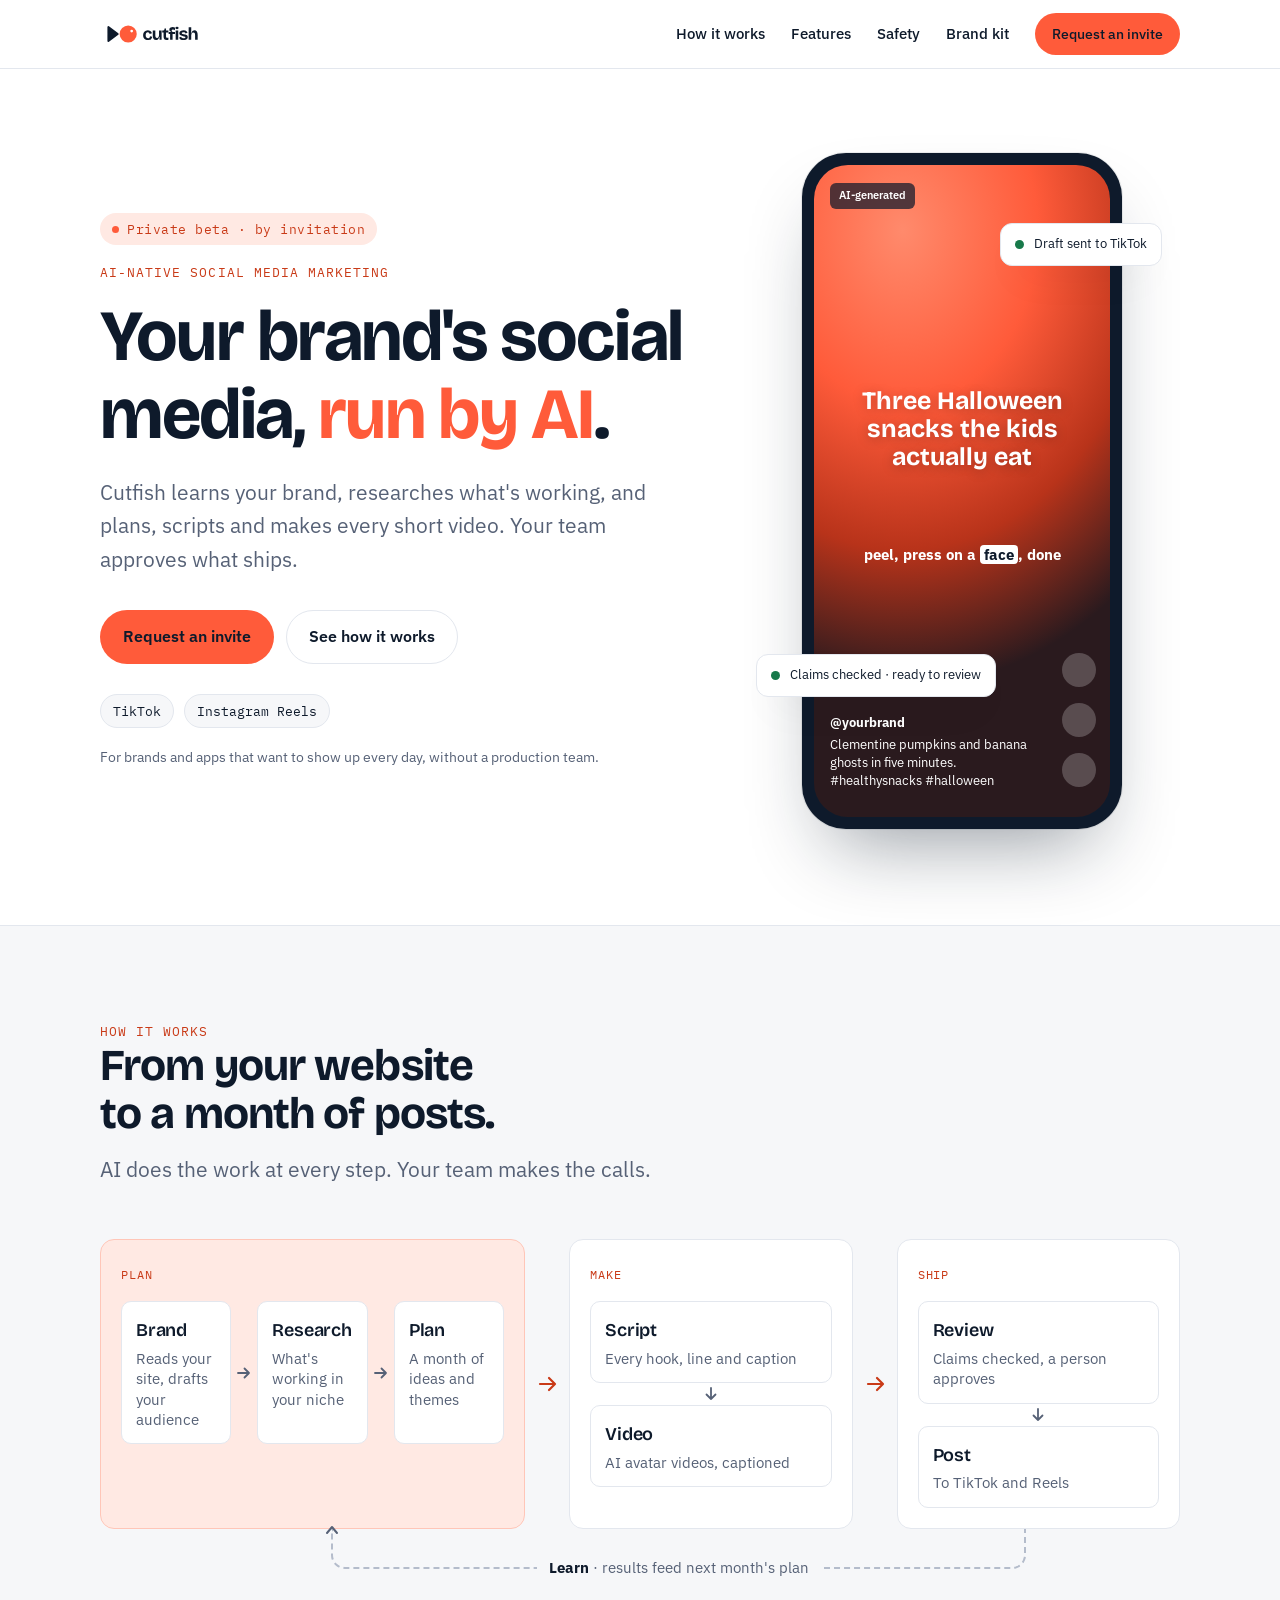
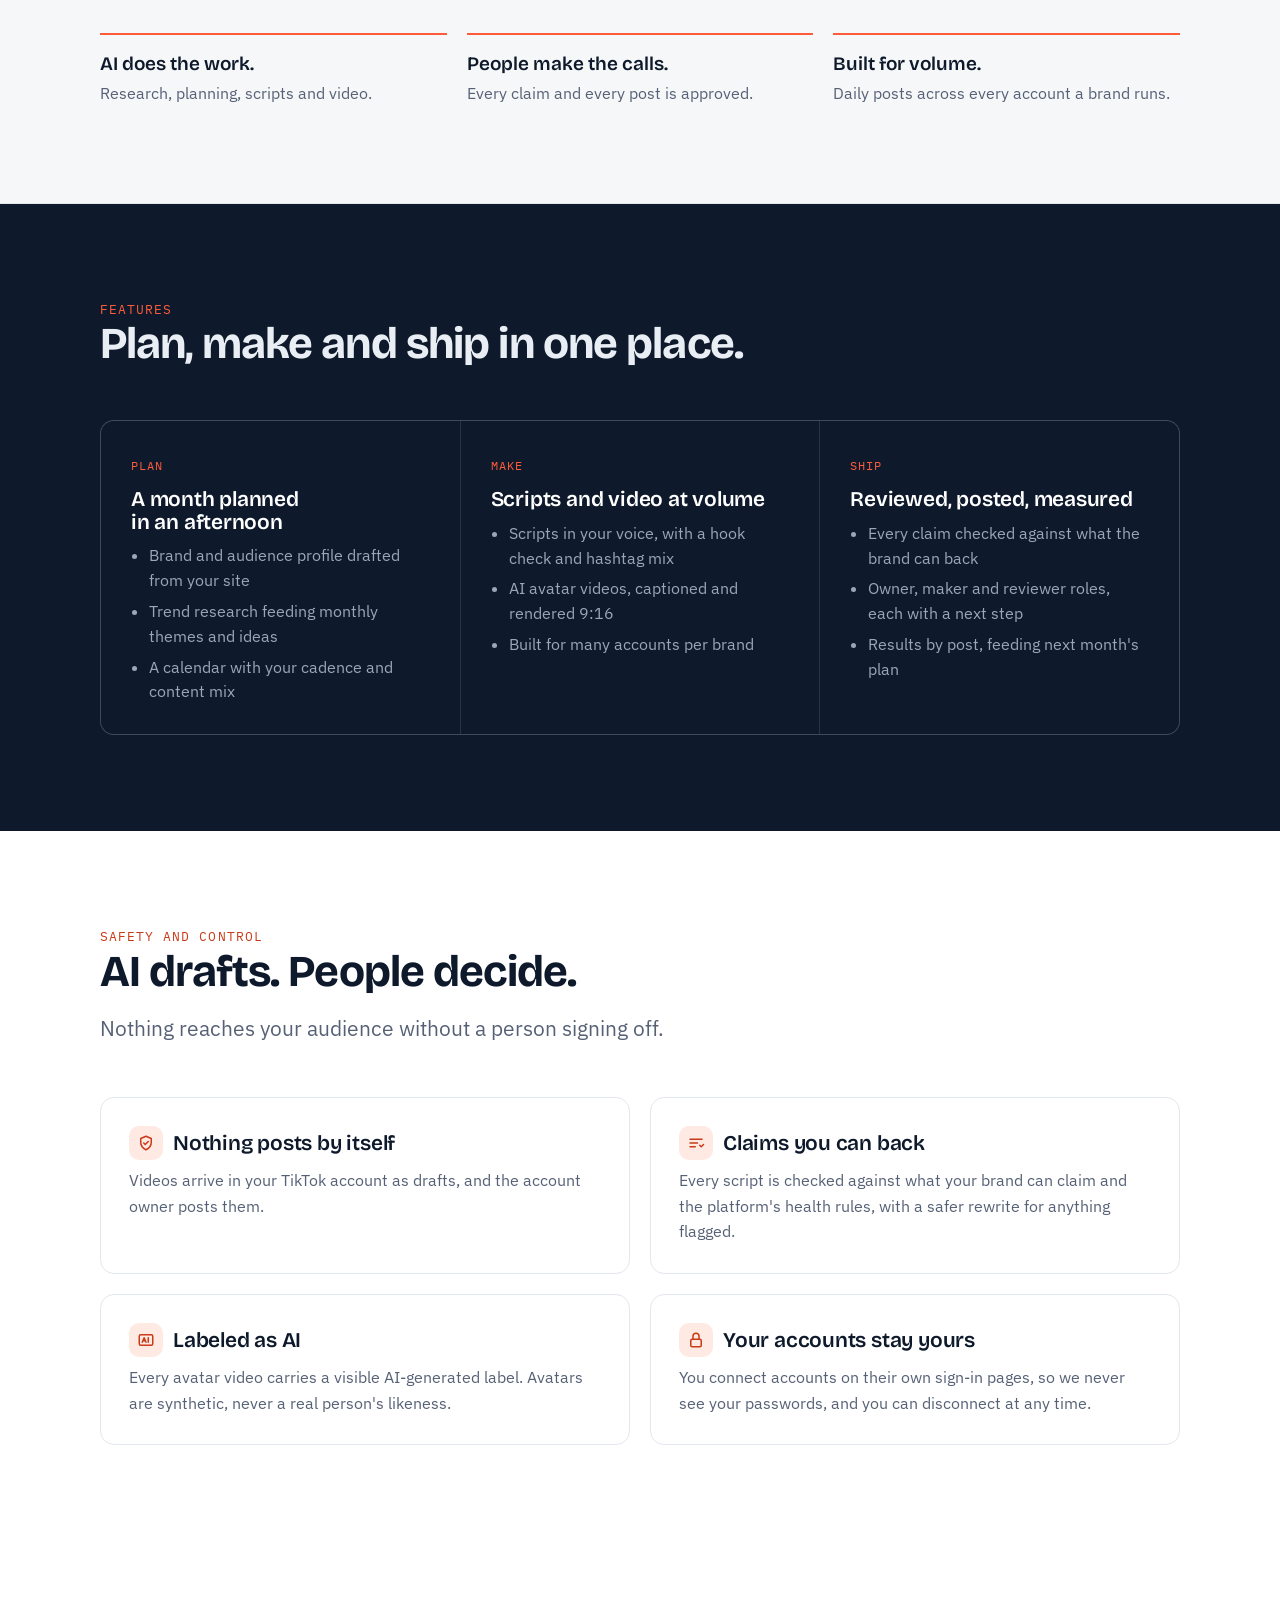
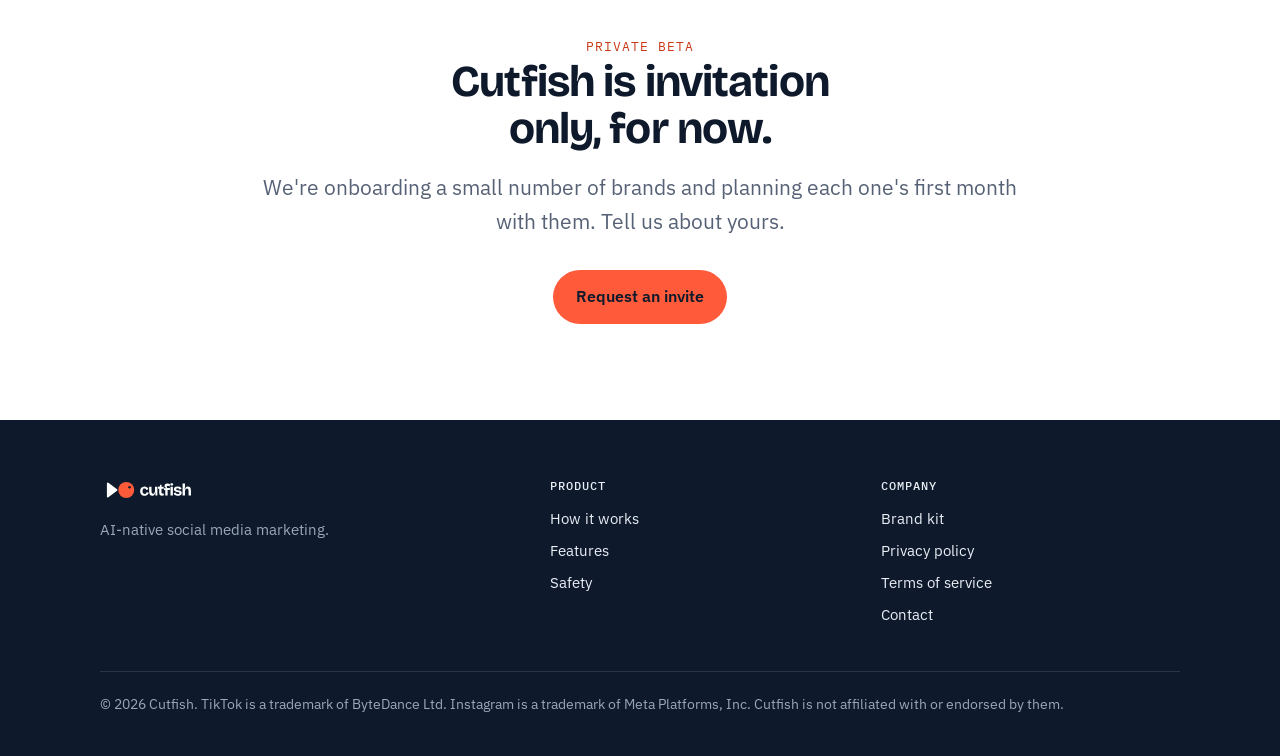
==== index.html @ a6e726b3 "Website: AI-native positioning, private beta, flowchart; no vendor names - Hero: private beta badge," ====
<!doctype html>
<html lang="en">
<head>
  <meta charset="utf-8">
  <meta name="viewport" content="width=device-width, initial-scale=1, viewport-fit=cover">
  <title>Cutfish · AI-native social media marketing</title>
  <meta name="description" content="Cutfish is AI-native social media marketing: it learns your brand, researches what's working, and plans, scripts and makes your short videos for TikTok and Reels. Your team approves what ships. Private beta, by invitation.">
  <meta name="theme-color" content="#0E1A2B">
  <meta property="og:type" content="website">
  <meta property="og:title" content="Cutfish · AI-native social media marketing">
  <meta property="og:description" content="Your brand's social media, run by AI: researched, planned, scripted and made, with a person approving every post. Private beta, by invitation.">
  <meta property="og:image" content="/brand/cutfish-logo-horizontal-2000.png">
  <link rel="icon" href="/favicon.ico" sizes="any">
  <link rel="icon" href="/favicon.svg" type="image/svg+xml">
  <link rel="apple-touch-icon" href="/apple-touch-icon.png">
  <link rel="preconnect" href="https://fonts.googleapis.com">
  <link rel="preconnect" href="https://fonts.gstatic.com" crossorigin>
  <link rel="stylesheet" href="https://fonts.googleapis.com/css2?family=Bricolage+Grotesque:opsz,wght@12..96,600;12..96,700&family=IBM+Plex+Mono:wght@400;500&family=IBM+Plex+Sans:wght@400;500;600&display=swap">
  <link rel="stylesheet" href="/assets/site.css">
</head>
<body>
<a class="skip" href="#main">Skip to content</a>

<header class="site-header">
  <div class="wrap">
    <a class="logo" href="/" aria-label="Cutfish home"><img src="/brand/cutfish-logo-horizontal.svg" alt="Cutfish" width="140" height="41"></a>
    <nav class="nav" aria-label="Main">
      <a href="#how">How it works</a>
      <a href="#features">Features</a>
      <a href="#trust">Safety</a>
      <a href="/brand">Brand kit</a>
      <a class="btn btn-primary" href="#contact">Request an invite</a>
    </nav>
  </div>
</header>

<main id="main">
  <section class="hero">
    <div class="wrap">
      <div>
        <p class="beta"><span class="dot" aria-hidden="true"></span>Private beta · by invitation</p>
        <p class="eyebrow">AI-native social media marketing</p>
        <h1>Your brand's social media, <em>run by AI</em>.</h1>
        <p class="lede">Cutfish learns your brand, researches what's working, and plans, scripts and makes every short video. Your team approves what ships.</p>
        <div class="actions">
          <a class="btn btn-primary" href="#contact">Request an invite</a>
          <a class="btn btn-ghost" href="#how">See how it works</a>
        </div>
        <div class="platforms" aria-label="Works with">
          <span class="chip">TikTok</span>
          <span class="chip">Instagram Reels</span>
        </div>
        <p class="fine">For brands and apps that want to show up every day, without a production team.</p>
      </div>
      <div class="phone" role="img" aria-label="A finished vertical video: an AI-generated label, a hook on the first frame, word-by-word captions and the brand's caption">
        <div class="screen">
          <span class="label">AI-generated</span>
          <p class="hook">Three Halloween snacks the kids actually eat</p>
          <p class="karaoke">peel, press on a <mark>face</mark>, done</p>
          <div class="caption"><b>@yourbrand</b>Clementine pumpkins and banana ghosts in five minutes. #healthysnacks #halloween</div>
          <div class="rail" aria-hidden="true"><span></span><span></span><span></span></div>
        </div>
        <div class="status" aria-hidden="true"><span class="dot"></span>Claims checked · ready to review</div>
        <div class="status two" aria-hidden="true"><span class="dot"></span>Draft sent to TikTok</div>
      </div>
    </div>
  </section>

  <section id="how" class="mist">
    <div class="wrap">
      <div class="section-head">
        <p class="eyebrow">How it works</p>
        <h2>From your website to a month of posts.</h2>
        <p class="lede">AI does the work at every step. Your team makes the calls.</p>
      </div>
      <figure class="flow-fig">
        <ol class="flow" aria-label="How Cutfish works">
          <li class="stage stage-plan">
            <span class="stage-name">Plan</span>
            <ol class="nodes">
              <li><b>Brand</b><span>Reads your site, drafts your audience</span></li>
              <li><b>Research</b><span>What's working in your niche</span></li>
              <li><b>Plan</b><span>A month of ideas and themes</span></li>
            </ol>
          </li>
          <li class="stage stage-make">
            <span class="stage-name">Make</span>
            <ol class="nodes">
              <li><b>Script</b><span>Every hook, line and caption</span></li>
              <li><b>Video</b><span>AI avatar videos, captioned</span></li>
            </ol>
          </li>
          <li class="stage stage-ship">
            <span class="stage-name">Ship</span>
            <ol class="nodes">
              <li><b>Review</b><span>Claims checked, a person approves</span></li>
              <li><b>Post</b><span>To TikTok and Reels</span></li>
            </ol>
          </li>
        </ol>
        <div class="loop"><span><b>Learn</b> · results feed next month's plan</span></div>
        <figcaption class="sr-only">Seven steps in three groups. Plan: brand, research, plan. Make: script, video. Ship: review, post. Results from each post loop back into the next month's plan.</figcaption>
      </figure>
      <ul class="native">
        <li><b>AI does the work.</b> Research, planning, scripts and video.</li>
        <li><b>People make the calls.</b> Every claim and every post is approved.</li>
        <li><b>Built for volume.</b> Daily posts across every account a brand runs.</li>
      </ul>
    </div>
  </section>

  <section id="features" class="ink">
    <div class="wrap">
      <div class="section-head">
        <p class="eyebrow">Features</p>
        <h2>Plan, make and ship in one place.</h2>
      </div>
      <div class="features">
        <div>
          <span class="tag">Plan</span>
          <h3>A month planned in an afternoon</h3>
          <ul>
            <li>Brand and audience profile drafted from your site</li>
            <li>Trend research feeding monthly themes and ideas</li>
            <li>A calendar with your cadence and content mix</li>
          </ul>
        </div>
        <div>
          <span class="tag">Make</span>
          <h3>Scripts and video at volume</h3>
          <ul>
            <li>Scripts in your voice, with a hook check and hashtag mix</li>
            <li>AI avatar videos, captioned and rendered 9:16</li>
            <li>Built for many accounts per brand</li>
          </ul>
        </div>
        <div>
          <span class="tag">Ship</span>
          <h3>Reviewed, posted, measured</h3>
          <ul>
            <li>Every claim checked against what the brand can back</li>
            <li>Owner, maker and reviewer roles, each with a next step</li>
            <li>Results by post, feeding next month's plan</li>
          </ul>
        </div>
      </div>
    </div>
  </section>

  <section id="trust">
    <div class="wrap">
      <div class="section-head">
        <p class="eyebrow">Safety and control</p>
        <h2>AI drafts. People decide.</h2>
        <p class="lede">Nothing reaches your audience without a person signing off.</p>
      </div>
      <div class="trust">
        <div class="card">
          <h3><span class="icon" aria-hidden="true"><svg viewBox="0 0 24 24" fill="none" stroke="currentColor" stroke-width="2" stroke-linecap="round" stroke-linejoin="round"><path d="M12 3l7 3v5c0 5-3.5 8.5-7 10-3.5-1.5-7-5-7-10V6l7-3z"/><path d="M9 12l2 2 4-4"/></svg></span>Nothing posts by itself</h3>
          <p>Videos arrive in your TikTok account as drafts, and the account owner posts them.</p>
        </div>
        <div class="card">
          <h3><span class="icon" aria-hidden="true"><svg viewBox="0 0 24 24" fill="none" stroke="currentColor" stroke-width="2" stroke-linecap="round" stroke-linejoin="round"><path d="M4 7h16M4 12h10M4 17h7"/><path d="M17 15l2 2 3-3"/></svg></span>Claims you can back</h3>
          <p>Every script is checked against what your brand can claim and the platform's health rules, with a safer rewrite for anything flagged.</p>
        </div>
        <div class="card">
          <h3><span class="icon" aria-hidden="true"><svg viewBox="0 0 24 24" fill="none" stroke="currentColor" stroke-width="2" stroke-linecap="round" stroke-linejoin="round"><rect x="3" y="5" width="18" height="14" rx="2"/><path d="M7 15l2.5-6L12 15M8 13h3M15 9v6"/></svg></span>Labeled as AI</h3>
          <p>Every avatar video carries a visible AI-generated label. Avatars are synthetic, never a real person's likeness.</p>
        </div>
        <div class="card">
          <h3><span class="icon" aria-hidden="true"><svg viewBox="0 0 24 24" fill="none" stroke="currentColor" stroke-width="2" stroke-linecap="round" stroke-linejoin="round"><rect x="5" y="11" width="14" height="10" rx="2"/><path d="M8 11V7a4 4 0 018 0v4"/></svg></span>Your accounts stay yours</h3>
          <p>You connect accounts on their own sign-in pages, so we never see your passwords, and you can disconnect at any time.</p>
        </div>
      </div>
    </div>
  </section>

  <section id="contact" class="cta">
    <div class="wrap">
      <p class="eyebrow">Private beta</p>
      <h2>Cutfish is invitation only, for now.</h2>
      <p class="lede">We're onboarding a small number of brands and planning each one's first month with them. Tell us about yours.</p>
      <div class="actions">
        <a class="btn btn-primary" href="mailto:hello@cutfish.example?subject=Cutfish%20invite%20request">Request an invite</a>
      </div>
    </div>
  </section>
</main>

<footer class="site-footer">
  <div class="wrap">
    <div>
      <img src="/brand/cutfish-logo-horizontal-on-dark.svg" alt="Cutfish" width="130" height="38">
      <p>AI-native social media marketing.</p>
    </div>
    <div>
      <h4>Product</h4>
      <ul>
        <li><a href="/#how">How it works</a></li>
        <li><a href="/#features">Features</a></li>
        <li><a href="/#trust">Safety</a></li>
      </ul>
    </div>
    <div>
      <h4>Company</h4>
      <ul>
        <li><a href="/brand">Brand kit</a></li>
        <li><a href="/privacy">Privacy policy</a></li>
        <li><a href="/terms">Terms of service</a></li>
        <li><a href="mailto:hello@cutfish.example">Contact</a></li>
      </ul>
    </div>
    <p class="legal">© 2026 Cutfish. TikTok is a trademark of ByteDance Ltd. Instagram is a trademark of Meta Platforms, Inc. Cutfish is not affiliated with or endorsed by them.</p>
  </div>
</footer>
</body>
</html>
---- assets/site.css ----
/* Cutfish website. Brand tokens from the Cutfish brand kit (concept A2):
   Ink #0E1A2B, Coral #FF5B3A, white; Bricolage Grotesque for display. */

:root {
  --ink: #0e1a2b;
  --ink-2: #1b2a40;
  --coral: #ff5b3a;
  --coral-deep: #c93a17; /* coral text on white: passes contrast for body copy */
  --coral-soft: #ffe9e3;
  --paper: #ffffff;
  --mist: #f6f7f9;
  --line: #e3e7ee;
  --muted: #566176;
  --on-ink: #e9eef5;
  --on-ink-muted: #9aa7ba;
  --good: #17794a;

  --display: "Bricolage Grotesque", ui-sans-serif, system-ui, sans-serif;
  --body: "IBM Plex Sans", ui-sans-serif, system-ui, -apple-system, "Segoe UI", sans-serif;
  --mono: "IBM Plex Mono", ui-monospace, Menlo, monospace;

  --radius: 14px;
  --wrap: 1120px;
  --gutter: max(20px, env(safe-area-inset-left, 0px));
}

* { box-sizing: border-box; }
html { -webkit-text-size-adjust: 100%; scroll-behavior: smooth; }
body {
  margin: 0;
  background: var(--paper);
  color: var(--ink);
  font-family: var(--body);
  font-size: 17px;
  line-height: 1.6;
  -webkit-font-smoothing: antialiased;
}
img, svg { max-width: 100%; display: block; }
a { color: var(--coral-deep); text-underline-offset: 3px; }
a:hover { color: var(--ink); }
:focus-visible { outline: 3px solid var(--coral); outline-offset: 3px; border-radius: 4px; }

.wrap { max-width: var(--wrap); margin: 0 auto; padding-left: var(--gutter); padding-right: var(--gutter); }
.skip { position: absolute; left: -999px; top: 8px; background: var(--ink); color: #fff; padding: 8px 12px; border-radius: 8px; z-index: 10; }
.skip:focus { left: 8px; }

h1, h2, h3 { font-family: var(--display); line-height: 1.08; letter-spacing: -0.02em; margin: 0; text-wrap: balance; }
h1 { font-size: clamp(40px, 6.4vw, 72px); font-weight: 700; }
h2 { font-size: clamp(30px, 4vw, 44px); font-weight: 700; }
h3 { font-size: 21px; font-weight: 600; letter-spacing: -0.01em; }
p { margin: 0; }
.lede { font-size: clamp(18px, 2vw, 21px); color: var(--muted); max-width: 60ch; }
.eyebrow { font-family: var(--mono); font-size: 13px; letter-spacing: 0.08em; text-transform: uppercase; color: var(--coral-deep); }

/* Header */
.site-header { position: sticky; top: 0; z-index: 5; background: rgba(255, 255, 255, 0.92); backdrop-filter: saturate(1.4) blur(10px); border-bottom: 1px solid var(--line); }
.site-header .wrap { display: flex; align-items: center; justify-content: space-between; gap: 16px; min-height: 68px; }
.logo img { height: 30px; width: auto; }
.nav { display: flex; align-items: center; gap: 26px; }
.nav a { color: var(--ink); text-decoration: none; font-size: 15px; font-weight: 500; }
.nav a:hover { color: var(--coral-deep); }
.nav a[aria-current="page"] { color: var(--coral-deep); }

/* Buttons */
.btn { display: inline-flex; align-items: center; gap: 8px; padding: 13px 22px; border-radius: 999px; font-weight: 600; font-size: 16px; text-decoration: none; border: 1.5px solid transparent; transition: transform 0.15s ease, background 0.15s ease; }
.btn:hover { transform: translateY(-1px); }
.btn-primary { background: var(--coral); color: var(--ink); }
.btn-primary:hover { background: #ff7556; color: var(--ink); }
.btn-ghost { border-color: var(--line); color: var(--ink); background: var(--paper); }
.btn-ghost:hover { border-color: var(--ink); color: var(--ink); }
.nav .btn { padding: 9px 16px; font-size: 14px; }

/* Hero */
.hero { padding: 84px 0 96px; overflow: hidden; }
.hero .wrap { display: grid; grid-template-columns: 1.15fr 0.85fr; gap: 56px; align-items: center; }
.hero h1 em { font-style: normal; color: var(--coral); }
.hero .lede { margin-top: 22px; }
.hero .actions { display: flex; flex-wrap: wrap; gap: 12px; margin-top: 34px; }
.hero .fine { margin-top: 18px; font-size: 14px; color: var(--muted); }
.platforms { display: flex; flex-wrap: wrap; gap: 10px; margin-top: 30px; }
.chip { font-family: var(--mono); font-size: 12.5px; padding: 6px 12px; border-radius: 999px; background: var(--mist); border: 1px solid var(--line); color: var(--ink); }

/* Phone mock */
.phone { position: relative; justify-self: center; width: min(320px, 78vw); aspect-ratio: 9 / 19; border-radius: 44px; background: var(--ink); padding: 12px; box-shadow: 0 40px 80px -30px rgba(14, 26, 43, 0.45), 0 0 0 1px rgba(14, 26, 43, 0.08); }
.phone .screen { position: relative; height: 100%; border-radius: 34px; overflow: hidden; background: radial-gradient(120% 70% at 30% 10%, #ff8a6c 0%, #ff5b3a 38%, #b8331a 70%, #2a1a1e 100%); color: #fff; }
.phone .label { position: absolute; top: 18px; left: 16px; font-size: 11px; font-weight: 600; background: rgba(14, 26, 43, 0.72); padding: 4px 9px; border-radius: 6px; }
.phone .hook { position: absolute; top: 34%; left: 18px; right: 18px; font-family: var(--display); font-weight: 700; font-size: 25px; line-height: 1.12; text-align: center; text-shadow: 0 2px 12px rgba(0, 0, 0, 0.25); }
.phone .caption { position: absolute; left: 16px; right: 64px; bottom: 26px; font-size: 13px; line-height: 1.4; }
.phone .caption b { display: block; margin-bottom: 4px; }
.phone .rail { position: absolute; right: 14px; bottom: 30px; display: grid; gap: 16px; }
.phone .rail span { width: 34px; height: 34px; border-radius: 50%; background: rgba(255, 255, 255, 0.22); }
.phone .karaoke { position: absolute; left: 18px; right: 18px; top: 58%; text-align: center; font-weight: 700; font-size: 15px; }
.phone .karaoke mark { background: var(--paper); color: var(--ink); padding: 0 4px; border-radius: 4px; }
.status { position: absolute; left: -46px; bottom: 132px; background: var(--paper); color: var(--ink); border: 1px solid var(--line); border-radius: 12px; padding: 10px 14px; font-size: 13px; box-shadow: 0 18px 40px -20px rgba(14, 26, 43, 0.4); display: flex; align-items: center; gap: 10px; }
.status .dot { width: 9px; height: 9px; border-radius: 50%; background: var(--good); }
.status.two { left: auto; right: -40px; bottom: auto; top: 70px; }

/* Sections */
section { padding: 96px 0; }
.section-head { max-width: 760px; margin-bottom: 52px; }
.section-head h2 + p { margin-top: 16px; }
.mist { background: var(--mist); border-top: 1px solid var(--line); border-bottom: 1px solid var(--line); }
.ink { background: var(--ink); color: var(--on-ink); }
.ink .lede, .ink p.muted { color: var(--on-ink-muted); }
.ink .eyebrow { color: var(--coral); }
.ink a { color: #ffb4a3; }

/* Private beta badge */
.beta { display: inline-flex; align-items: center; gap: 8px; font-family: var(--mono); font-size: 12.5px; letter-spacing: 0.04em; padding: 6px 12px; border-radius: 999px; background: var(--coral-soft); color: var(--coral-deep); margin-bottom: 18px; }
.beta .dot { width: 7px; height: 7px; border-radius: 50%; background: var(--coral); }
.hero .eyebrow { margin-bottom: 14px; }

/* How it works: flowchart. Three stages in a row (Plan is wider), steps
   stacked inside each, arrows between, and a loop from the end back to Plan. */
.flow-fig { margin: 0; }
.flow { list-style: none; margin: 0; padding: 0; display: grid; grid-template-columns: 3fr 2fr 2fr; gap: 44px; }
.stage { position: relative; background: var(--paper); border: 1px solid var(--line); border-radius: var(--radius); padding: 20px; }
.stage-plan { background: var(--coral-soft); border-color: #ffc6b8; }
.stage-name { font-family: var(--mono); font-size: 12px; letter-spacing: 0.08em; text-transform: uppercase; color: var(--coral-deep); }
.stage + .stage::before { content: ""; position: absolute; left: -32px; top: 50%; width: 20px; height: 20px; transform: translateY(-50%); background: url("data:image/svg+xml,%3Csvg xmlns='http://www.w3.org/2000/svg' viewBox='0 0 20 20'%3E%3Cpath d='M2 10h14M11 4l6 6-6 6' fill='none' stroke='%23c93a17' stroke-width='2.2' stroke-linecap='round' stroke-linejoin='round'/%3E%3C/svg%3E") center / contain no-repeat; }
.nodes { list-style: none; margin: 14px 0 0; padding: 0; display: grid; gap: 22px; }
.stage-plan .nodes { grid-template-columns: repeat(3, 1fr); gap: 26px; }
.nodes li { position: relative; background: var(--paper); border: 1px solid var(--line); border-radius: 10px; padding: 14px 14px 13px; }
.nodes b { display: block; font-family: var(--display); font-size: 18px; font-weight: 600; letter-spacing: -0.01em; }
.nodes span { display: block; margin-top: 4px; font-size: 14.5px; line-height: 1.4; color: var(--muted); }
/* down arrow between stacked steps; side arrow inside the wide Plan stage */
.nodes li + li::before { content: ""; position: absolute; left: 50%; top: -19px; width: 14px; height: 14px; transform: translateX(-50%); background: url("data:image/svg+xml,%3Csvg xmlns='http://www.w3.org/2000/svg' viewBox='0 0 14 14'%3E%3Cpath d='M7 1v11M2.5 7.5 7 12l4.5-4.5' fill='none' stroke='%23566176' stroke-width='1.8' stroke-linecap='round' stroke-linejoin='round'/%3E%3C/svg%3E") center / contain no-repeat; }
.stage-plan .nodes li + li::before { left: -21px; top: 50%; transform: translateY(-50%) rotate(-90deg); }
.loop { position: relative; height: 40px; margin: 0 calc(100% / 7) 0 calc(100% * 1.5 / 7); border: 2px dashed #b4bccb; border-top: 0; border-radius: 0 0 14px 14px; }
.loop::before { content: ""; position: absolute; left: -9px; top: -6px; width: 16px; height: 16px; background: url("data:image/svg+xml,%3Csvg xmlns='http://www.w3.org/2000/svg' viewBox='0 0 16 16'%3E%3Cpath d='M3 10l5-6 5 6' fill='none' stroke='%23566176' stroke-width='2' stroke-linecap='round' stroke-linejoin='round'/%3E%3C/svg%3E") center / contain no-repeat; }
.loop span { position: absolute; left: 50%; bottom: -13px; transform: translateX(-50%); white-space: nowrap; background: var(--mist); padding: 0 12px; font-size: 15px; color: var(--muted); }
.loop b { color: var(--ink); }
.native { list-style: none; margin: 64px 0 0; padding: 0; display: grid; grid-template-columns: repeat(3, 1fr); gap: 20px; }
.native li { border-top: 2px solid var(--coral); padding-top: 14px; color: var(--muted); font-size: 16px; }
.native b { display: block; color: var(--ink); font-family: var(--display); font-size: 19px; font-weight: 600; margin-bottom: 2px; }
.sr-only { position: absolute; width: 1px; height: 1px; padding: 0; margin: -1px; overflow: hidden; clip: rect(0 0 0 0); white-space: nowrap; border: 0; }

/* Feature grid */
.features { display: grid; grid-template-columns: repeat(3, 1fr); gap: 1px; background: rgba(233, 238, 245, 0.12); border: 1px solid rgba(233, 238, 245, 0.12); border-radius: var(--radius); overflow: hidden; }
.features > div { background: var(--ink); padding: 30px; }
.features .tag { font-family: var(--mono); font-size: 12px; letter-spacing: 0.08em; text-transform: uppercase; color: var(--coral); }
.features h3 { margin: 10px 0 10px; color: #fff; }
.features ul { margin: 0; padding-left: 18px; color: var(--on-ink-muted); font-size: 15.5px; display: grid; gap: 6px; }

/* Trust */
.trust { display: grid; grid-template-columns: repeat(2, 1fr); gap: 20px; }
.trust .card { border: 1px solid var(--line); border-radius: var(--radius); padding: 28px; background: var(--paper); }
.trust .card h3 { margin-bottom: 8px; display: flex; align-items: center; gap: 10px; }
.trust .card p { color: var(--muted); font-size: 16px; }
.icon { width: 34px; height: 34px; border-radius: 10px; background: var(--coral-soft); color: var(--coral-deep); display: grid; place-items: center; flex: none; }
.icon svg { width: 18px; height: 18px; }

/* Split */
.split { display: grid; grid-template-columns: 1fr 1fr; gap: 56px; align-items: start; }
.checklist { list-style: none; padding: 0; margin: 24px 0 0; display: grid; gap: 12px; }
.checklist li { padding-left: 30px; position: relative; }
.checklist li::before { content: ""; position: absolute; left: 0; top: 7px; width: 16px; height: 16px; border-radius: 50%; background: var(--coral-soft) url("data:image/svg+xml,%3Csvg xmlns='http://www.w3.org/2000/svg' viewBox='0 0 16 16'%3E%3Cpath d='M4 8.5l2.5 2.5L12 5.5' fill='none' stroke='%23c93a17' stroke-width='2' stroke-linecap='round' stroke-linejoin='round'/%3E%3C/svg%3E") center / 12px no-repeat; }

/* CTA */
.cta { text-align: center; }
.cta h2 { max-width: 18ch; margin: 0 auto; }
.cta .lede { margin: 18px auto 0; }
.cta .actions { display: flex; justify-content: center; flex-wrap: wrap; gap: 12px; margin-top: 32px; }

/* Footer */
.site-footer { background: var(--ink); color: var(--on-ink-muted); padding: 56px 0 40px; font-size: 15px; }
.site-footer .wrap { display: grid; grid-template-columns: 1.4fr 1fr 1fr; gap: 32px; }
.site-footer img { height: 28px; width: auto; margin-bottom: 14px; }
.site-footer h4 { font-family: var(--mono); font-size: 12px; letter-spacing: 0.08em; text-transform: uppercase; color: var(--on-ink); margin: 0 0 12px; font-weight: 500; }
.site-footer ul { list-style: none; margin: 0; padding: 0; display: grid; gap: 8px; }
.site-footer a { color: var(--on-ink); text-decoration: none; }
.site-footer a:hover { color: var(--coral); }
.site-footer .legal { grid-column: 1 / -1; border-top: 1px solid rgba(233, 238, 245, 0.12); padding-top: 22px; margin-top: 12px; font-size: 13.5px; }

/* Long-form pages (privacy, terms) */
.doc { padding: 72px 0 96px; }
.doc .wrap { max-width: 800px; }
.doc h1 { font-size: clamp(36px, 5vw, 52px); }
.doc .meta { color: var(--muted); margin-top: 14px; font-size: 15px; }
.doc h2 { font-size: 26px; margin: 48px 0 14px; }
.doc h3 { font-size: 19px; margin: 28px 0 8px; }
.doc p, .doc li { color: #2a3547; }
.doc p + p { margin-top: 14px; }
.doc ul { padding-left: 22px; display: grid; gap: 8px; margin: 12px 0; }
.doc .summary { background: var(--mist); border: 1px solid var(--line); border-left: 4px solid var(--coral); border-radius: 10px; padding: 20px 22px; margin-top: 32px; }
.doc .summary ul { margin-bottom: 0; }
.doc table { width: 100%; border-collapse: collapse; margin: 16px 0; font-size: 15.5px; }
.doc th, .doc td { text-align: left; vertical-align: top; padding: 10px 12px; border-bottom: 1px solid var(--line); }
.doc th { font-family: var(--mono); font-size: 12.5px; text-transform: uppercase; letter-spacing: 0.05em; color: var(--muted); font-weight: 500; }
.table-scroll { overflow-x: auto; }
.todo { background: #fff4c2; border-bottom: 2px solid #e0b400; padding: 0 3px; border-radius: 3px; }

/* Brand kit */
.kit-grid { display: grid; grid-template-columns: repeat(2, 1fr); gap: 20px; }
.tile { border: 1px solid var(--line); border-radius: var(--radius); overflow: hidden; background: var(--paper); }
.tile .art { display: grid; place-items: center; padding: 44px 28px; min-height: 220px; }
.tile .art.dark { background: var(--ink); }
.tile .art.mist { background: var(--mist); }
.tile .art img { max-height: 110px; width: auto; }
.tile .info { padding: 16px 20px; border-top: 1px solid var(--line); display: flex; justify-content: space-between; align-items: center; gap: 12px; font-size: 15px; }
.tile .info a { font-size: 14px; white-space: nowrap; }
.swatches { display: grid; grid-template-columns: repeat(4, 1fr); gap: 16px; }
.swatch { border: 1px solid var(--line); border-radius: var(--radius); overflow: hidden; }
.swatch .chipcol { height: 120px; }
.swatch .info { padding: 14px 16px; font-size: 14.5px; }
.swatch .info b { display: block; font-size: 16px; }
.swatch code { font-family: var(--mono); font-size: 13px; color: var(--muted); }
.type-sample { border: 1px solid var(--line); border-radius: var(--radius); padding: 30px; display: grid; gap: 10px; }
.type-sample .big { font-family: var(--display); font-weight: 700; font-size: clamp(44px, 7vw, 76px); line-height: 1; letter-spacing: -0.03em; }
.type-sample .body-sample { font-size: 18px; color: var(--muted); max-width: 60ch; }
.dos { display: grid; grid-template-columns: 1fr 1fr; gap: 20px; }
.dos > div { border: 1px solid var(--line); border-radius: var(--radius); padding: 24px 26px; }
.dos h3 { font-size: 18px; margin-bottom: 10px; }
.dos ul { margin: 0; padding-left: 20px; display: grid; gap: 8px; color: #2a3547; font-size: 16px; }
.dos .yes h3 { color: var(--good); }
.dos .no h3 { color: var(--coral-deep); }
.kit-nav { display: flex; flex-wrap: wrap; gap: 10px; margin-top: 28px; }

/* 404 */
.notfound { min-height: 60vh; display: grid; place-items: center; text-align: center; padding: 80px 0; }
.notfound .actions { margin-top: 28px; display: flex; justify-content: center; gap: 12px; flex-wrap: wrap; }

@media (max-width: 960px) {
  .hero .wrap, .split { grid-template-columns: 1fr; }
  .hero { padding: 56px 0 72px; }
  .phone { margin-top: 12px; }
  .stage-plan .nodes { grid-template-columns: 1fr; gap: 22px; }
  .stage-plan .nodes li + li::before { left: 50%; top: -19px; transform: translateX(-50%); }
  .flow { gap: 36px; }
  .stage + .stage::before { left: -28px; }
  .swatches { grid-template-columns: 1fr 1fr; }
}
@media (max-width: 680px) {
  body { font-size: 16px; }
  section { padding: 72px 0; }
  .nav a:not(.btn) { display: none; }
  .features, .trust, .kit-grid, .dos, .native { grid-template-columns: 1fr; }
  .flow { grid-template-columns: 1fr; gap: 40px; }
  .stage + .stage::before { left: 50%; top: -30px; transform: translateX(-50%) rotate(90deg); }
  .loop { height: auto; margin: 20px 0 0; border: 2px dashed #b4bccb; border-radius: 12px; padding: 12px 16px; text-align: center; }
  .loop::before { display: none; }
  .loop span { position: static; transform: none; white-space: normal; background: none; padding: 0; }
  .loop span::before { content: "↺ "; }
  .site-footer .wrap { grid-template-columns: 1fr; }
  .status { display: none; }
}
@media (prefers-reduced-motion: reduce) {
  html { scroll-behavior: auto; }
  .btn { transition: none; }
  .btn:hover { transform: none; }
}
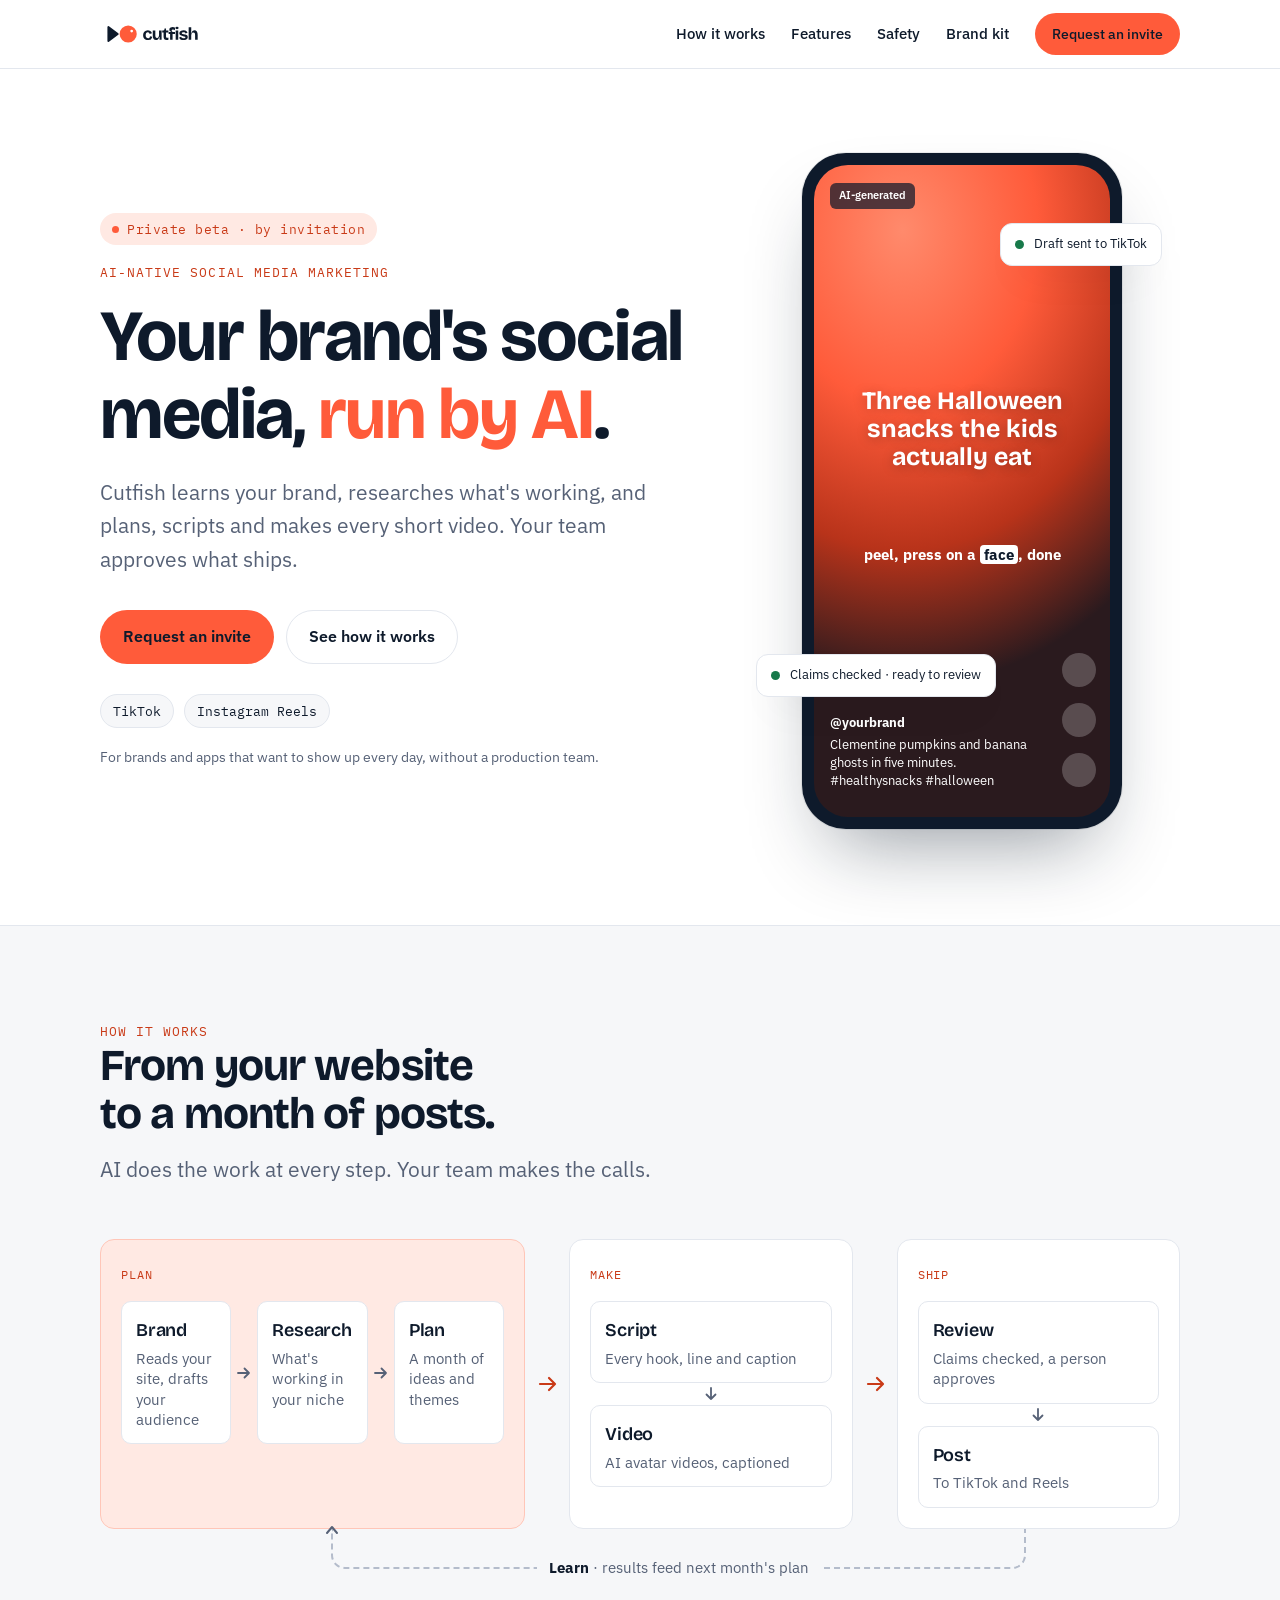
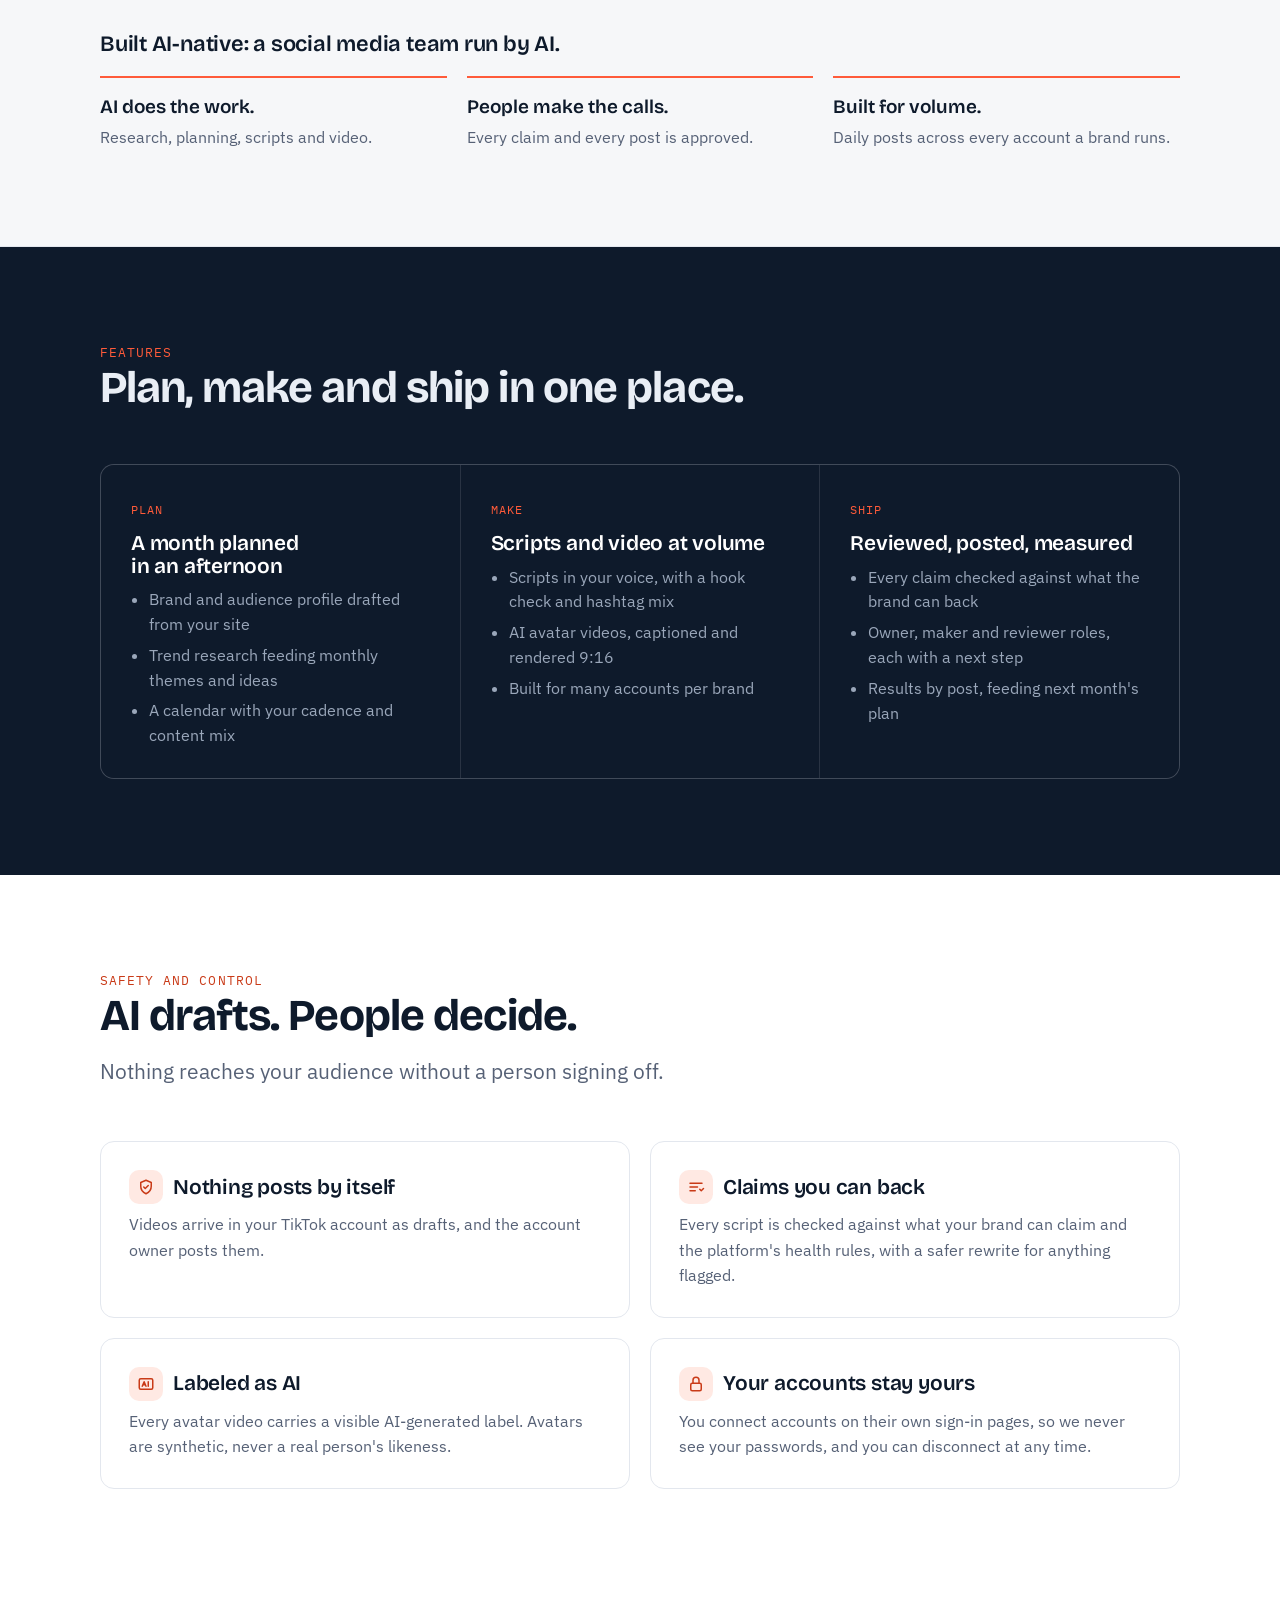
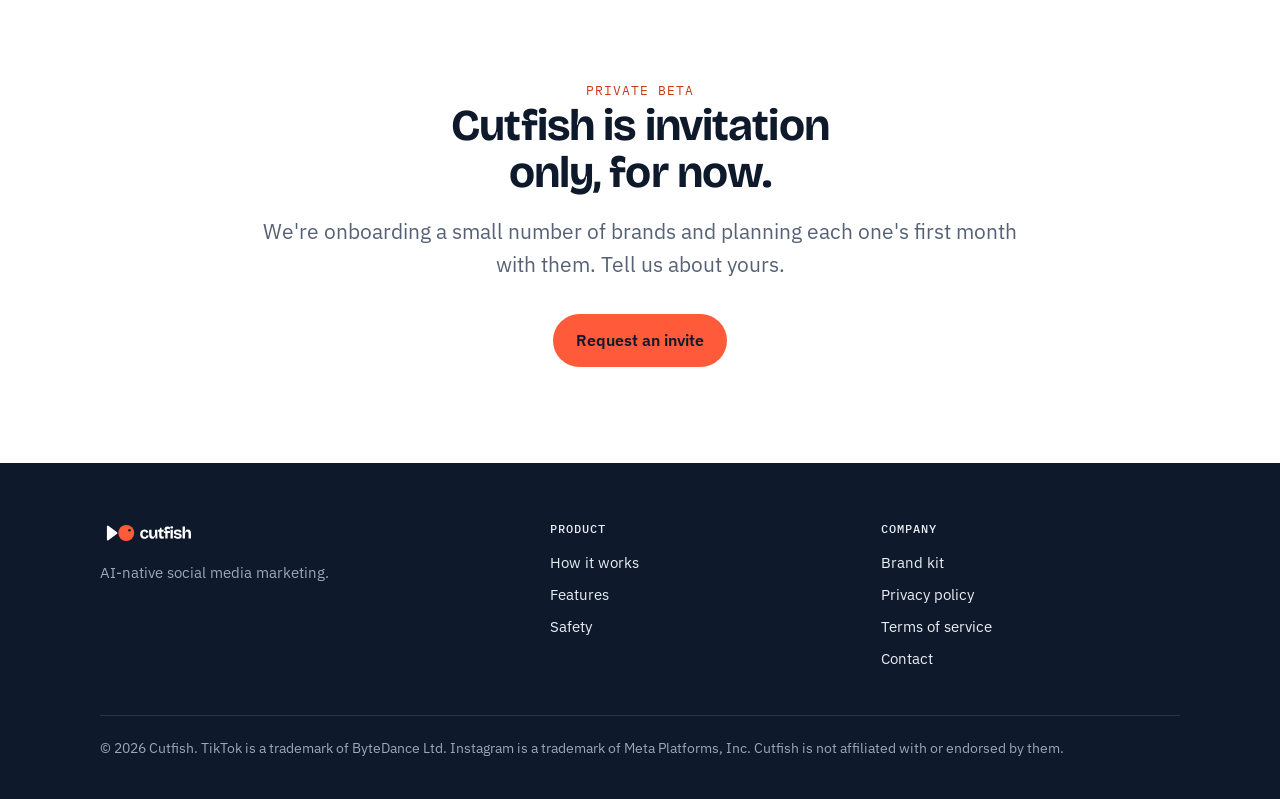
==== commit 42fa8eaf: "Website: AI-native heading, share card, README handoff for launch - 'Built AI-native: a social media" ====
--- a/index.html
+++ b/index.html
@@ -9,7 +9,11 @@
   <meta property="og:type" content="website">
   <meta property="og:title" content="Cutfish · AI-native social media marketing">
   <meta property="og:description" content="Your brand's social media, run by AI: researched, planned, scripted and made, with a person approving every post. Private beta, by invitation.">
-  <meta property="og:image" content="/brand/cutfish-logo-horizontal-2000.png">
+  <meta property="og:image" content="/brand/cutfish-share-card.png">
+  <meta property="og:image:width" content="1200">
+  <meta property="og:image:height" content="630">
+  <meta property="og:image:alt" content="Cutfish: your brand's social media, run by AI. Private beta.">
+  <meta name="twitter:card" content="summary_large_image">
   <link rel="icon" href="/favicon.ico" sizes="any">
   <link rel="icon" href="/favicon.svg" type="image/svg+xml">
   <link rel="apple-touch-icon" href="/apple-touch-icon.png">
@@ -101,6 +105,7 @@
         <div class="loop"><span><b>Learn</b> · results feed next month's plan</span></div>
         <figcaption class="sr-only">Seven steps in three groups. Plan: brand, research, plan. Make: script, video. Ship: review, post. Results from each post loop back into the next month's plan.</figcaption>
       </figure>
+      <h3 class="native-title">Built AI-native: a social media team run by AI.</h3>
       <ul class="native">
         <li><b>AI does the work.</b> Research, planning, scripts and video.</li>
         <li><b>People make the calls.</b> Every claim and every post is approved.</li>
@@ -181,7 +186,7 @@
       <h2>Cutfish is invitation only, for now.</h2>
       <p class="lede">We're onboarding a small number of brands and planning each one's first month with them. Tell us about yours.</p>
       <div class="actions">
-        <a class="btn btn-primary" href="mailto:hello@cutfish.example?subject=Cutfish%20invite%20request">Request an invite</a>
+        <a class="btn btn-primary" href="mailto:partners@vygor.health?subject=Cutfish%20invite%20request">Request an invite</a>
       </div>
     </div>
   </section>
@@ -207,7 +212,7 @@
         <li><a href="/brand">Brand kit</a></li>
         <li><a href="/privacy">Privacy policy</a></li>
         <li><a href="/terms">Terms of service</a></li>
-        <li><a href="mailto:hello@cutfish.example">Contact</a></li>
+        <li><a href="mailto:partners@vygor.health">Contact</a></li>
       </ul>
     </div>
     <p class="legal">© 2026 Cutfish. TikTok is a trademark of ByteDance Ltd. Instagram is a trademark of Meta Platforms, Inc. Cutfish is not affiliated with or endorsed by them.</p>
--- a/assets/site.css
+++ b/assets/site.css
@@ -130,7 +130,8 @@
 .loop::before { content: ""; position: absolute; left: -9px; top: -6px; width: 16px; height: 16px; background: url("data:image/svg+xml,%3Csvg xmlns='http://www.w3.org/2000/svg' viewBox='0 0 16 16'%3E%3Cpath d='M3 10l5-6 5 6' fill='none' stroke='%23566176' stroke-width='2' stroke-linecap='round' stroke-linejoin='round'/%3E%3C/svg%3E") center / contain no-repeat; }
 .loop span { position: absolute; left: 50%; bottom: -13px; transform: translateX(-50%); white-space: nowrap; background: var(--mist); padding: 0 12px; font-size: 15px; color: var(--muted); }
 .loop b { color: var(--ink); }
-.native { list-style: none; margin: 64px 0 0; padding: 0; display: grid; grid-template-columns: repeat(3, 1fr); gap: 20px; }
+.native-title { margin-top: 64px; font-size: 22px; }
+.native { list-style: none; margin: 20px 0 0; padding: 0; display: grid; grid-template-columns: repeat(3, 1fr); gap: 20px; }
 .native li { border-top: 2px solid var(--coral); padding-top: 14px; color: var(--muted); font-size: 16px; }
 .native b { display: block; color: var(--ink); font-family: var(--display); font-size: 19px; font-weight: 600; margin-bottom: 2px; }
 .sr-only { position: absolute; width: 1px; height: 1px; padding: 0; margin: -1px; overflow: hidden; clip: rect(0 0 0 0); white-space: nowrap; border: 0; }
@@ -149,12 +150,6 @@
 .trust .card p { color: var(--muted); font-size: 16px; }
 .icon { width: 34px; height: 34px; border-radius: 10px; background: var(--coral-soft); color: var(--coral-deep); display: grid; place-items: center; flex: none; }
 .icon svg { width: 18px; height: 18px; }
-
-/* Split */
-.split { display: grid; grid-template-columns: 1fr 1fr; gap: 56px; align-items: start; }
-.checklist { list-style: none; padding: 0; margin: 24px 0 0; display: grid; gap: 12px; }
-.checklist li { padding-left: 30px; position: relative; }
-.checklist li::before { content: ""; position: absolute; left: 0; top: 7px; width: 16px; height: 16px; border-radius: 50%; background: var(--coral-soft) url("data:image/svg+xml,%3Csvg xmlns='http://www.w3.org/2000/svg' viewBox='0 0 16 16'%3E%3Cpath d='M4 8.5l2.5 2.5L12 5.5' fill='none' stroke='%23c93a17' stroke-width='2' stroke-linecap='round' stroke-linejoin='round'/%3E%3C/svg%3E") center / 12px no-repeat; }
 
 /* CTA */
 .cta { text-align: center; }
@@ -221,7 +216,7 @@
 .notfound .actions { margin-top: 28px; display: flex; justify-content: center; gap: 12px; flex-wrap: wrap; }
 
 @media (max-width: 960px) {
-  .hero .wrap, .split { grid-template-columns: 1fr; }
+  .hero .wrap { grid-template-columns: 1fr; }
   .hero { padding: 56px 0 72px; }
   .phone { margin-top: 12px; }
   .stage-plan .nodes { grid-template-columns: 1fr; gap: 22px; }
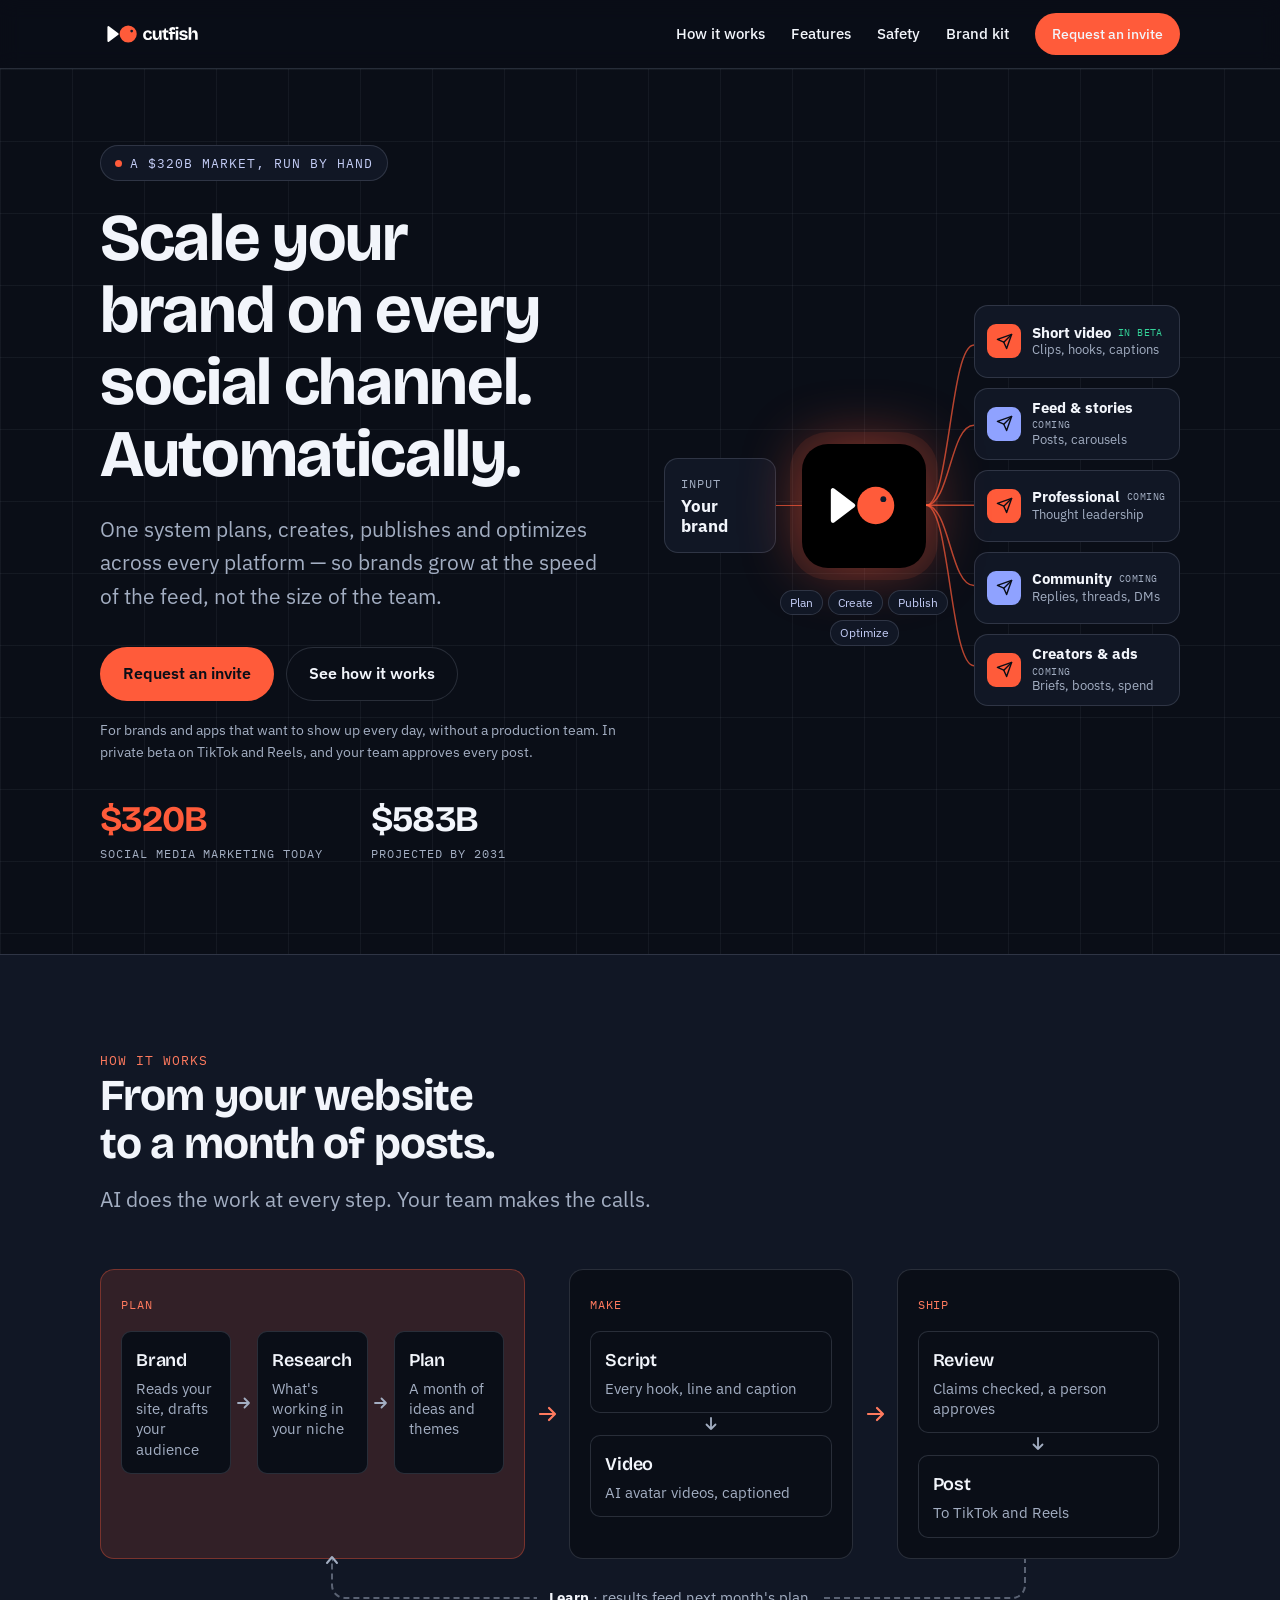
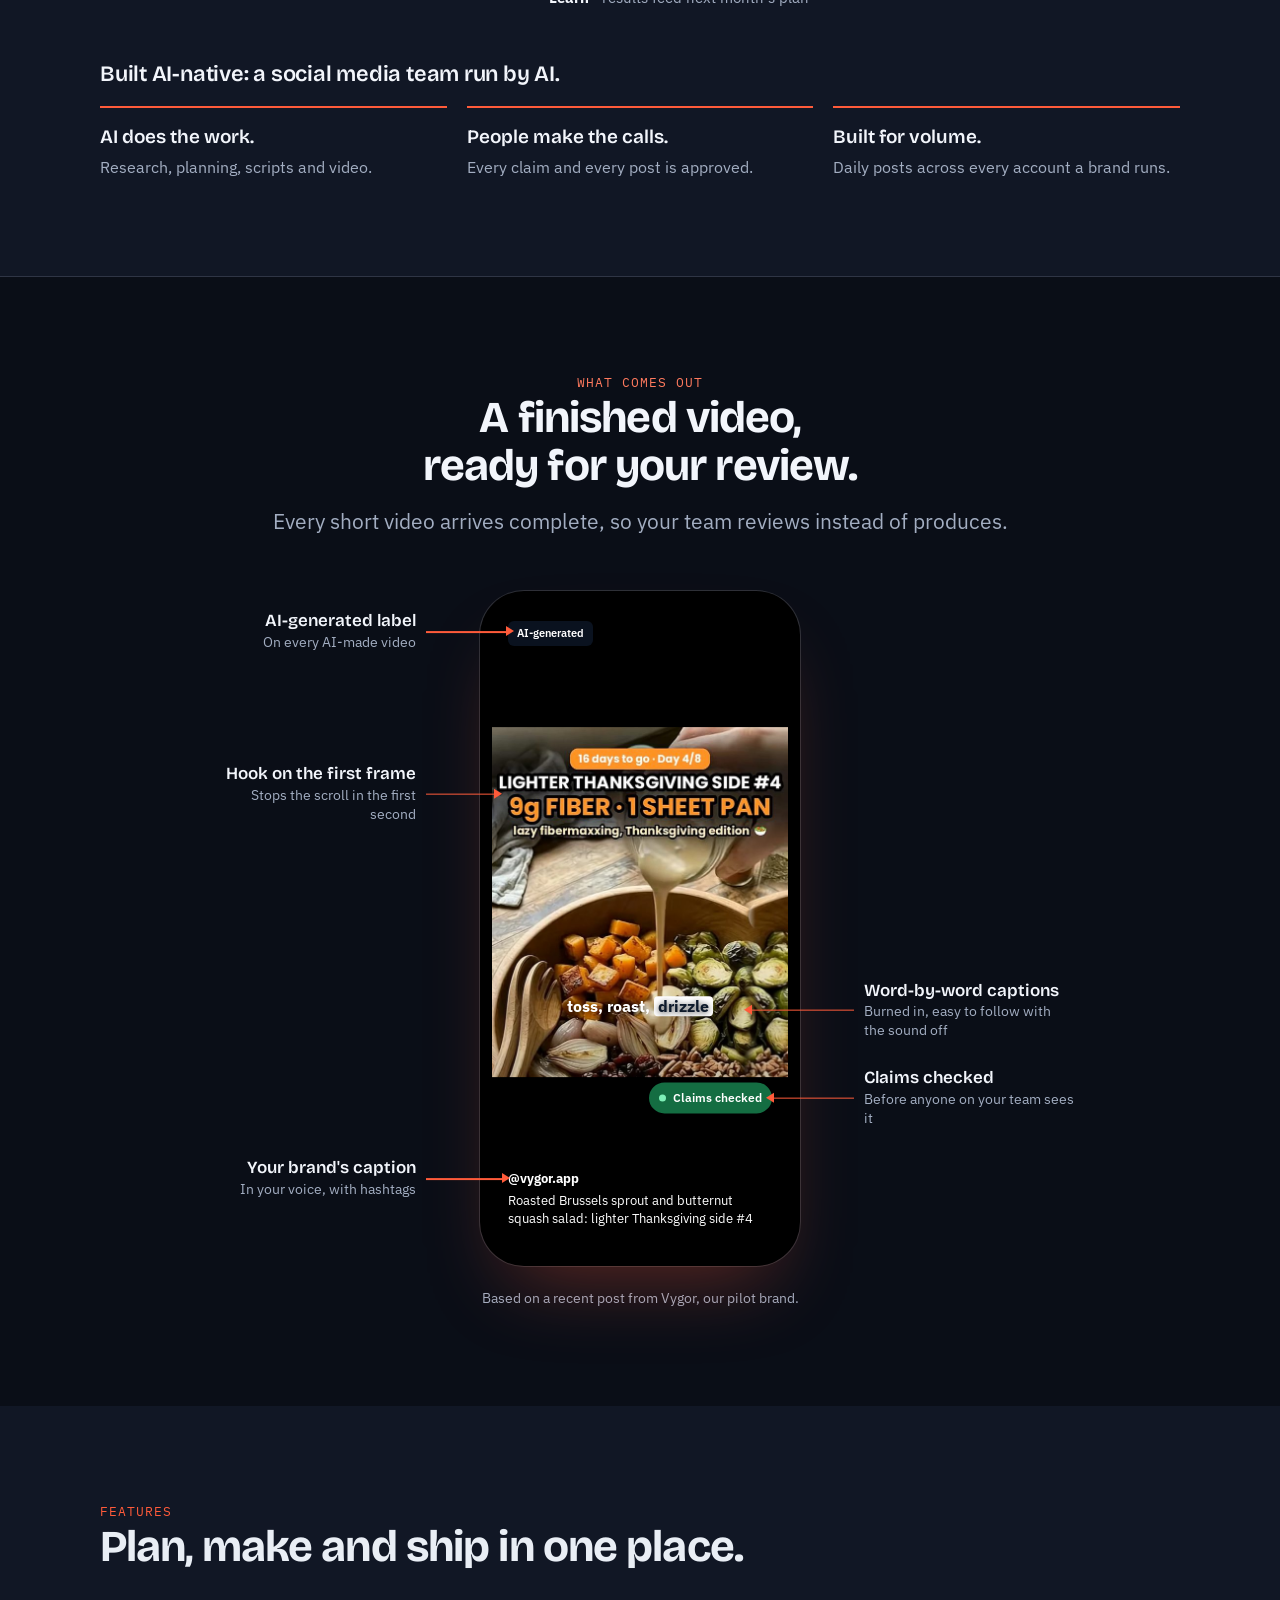
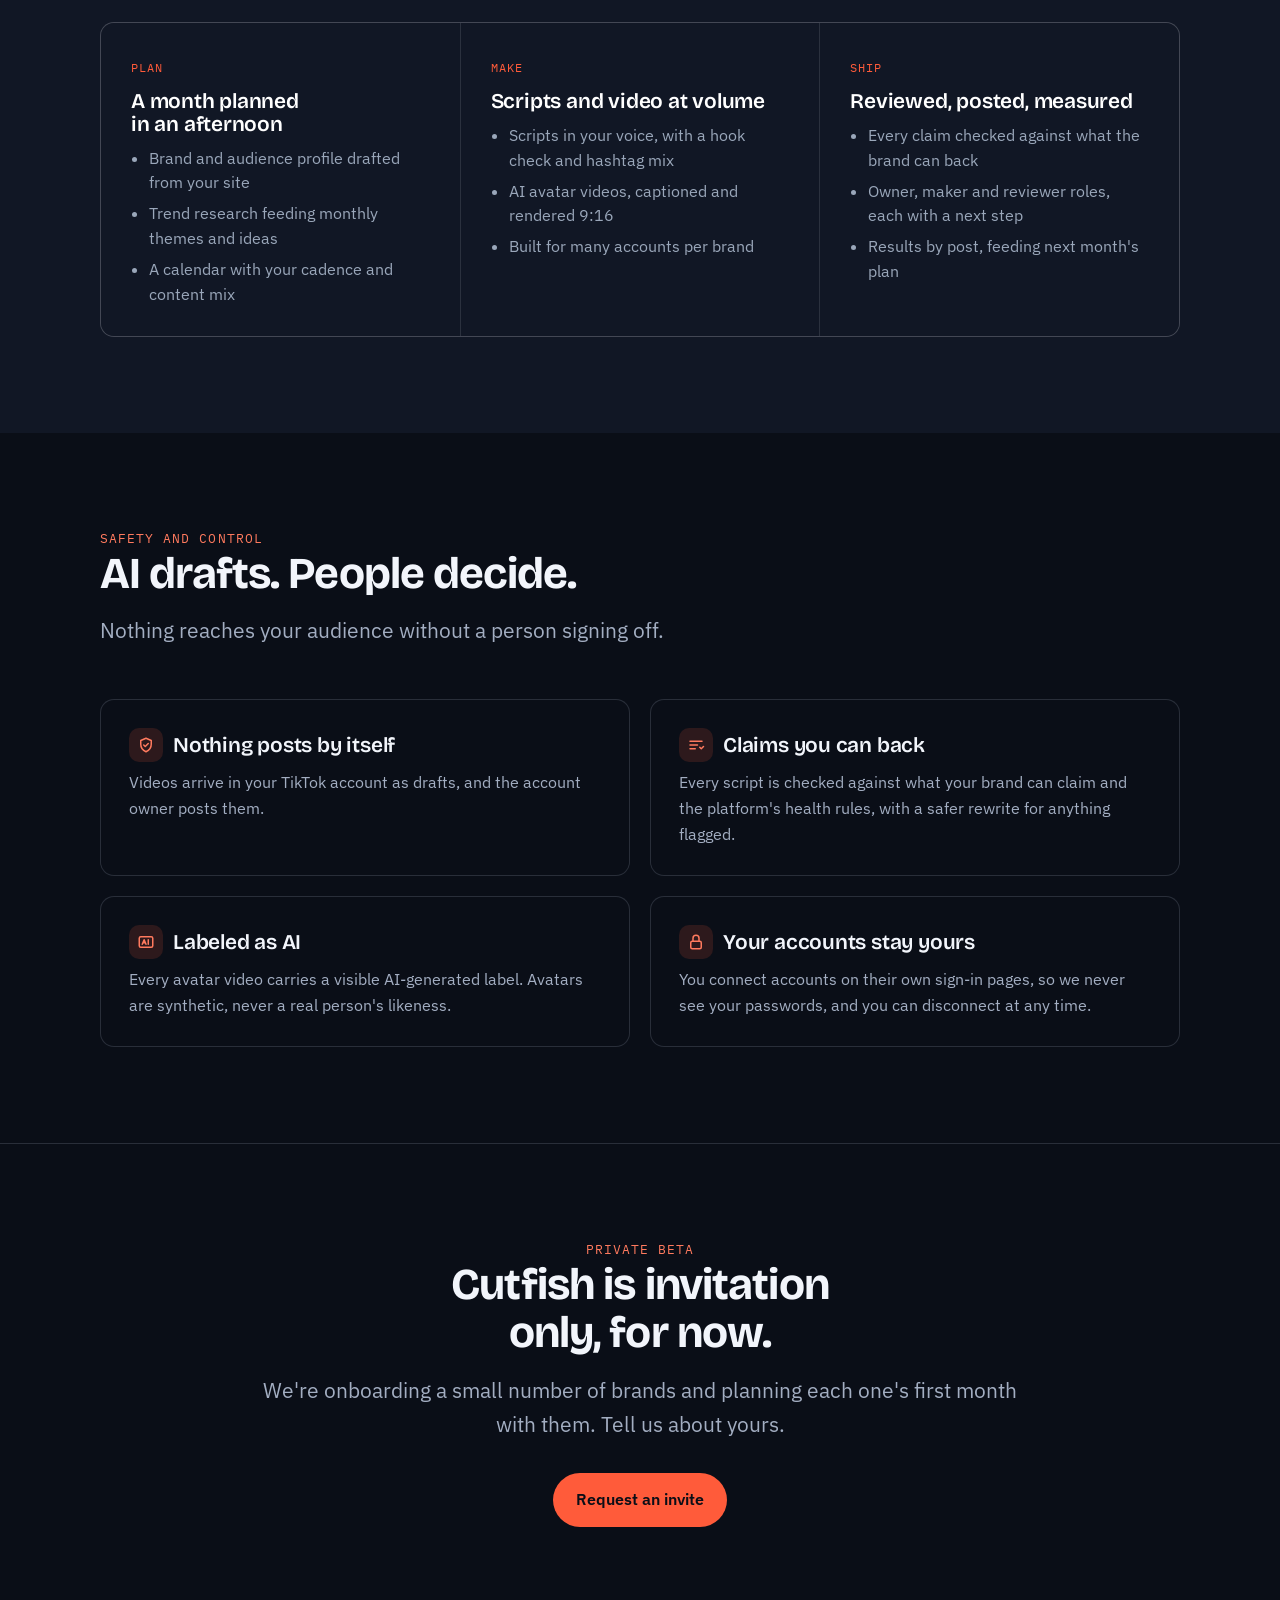
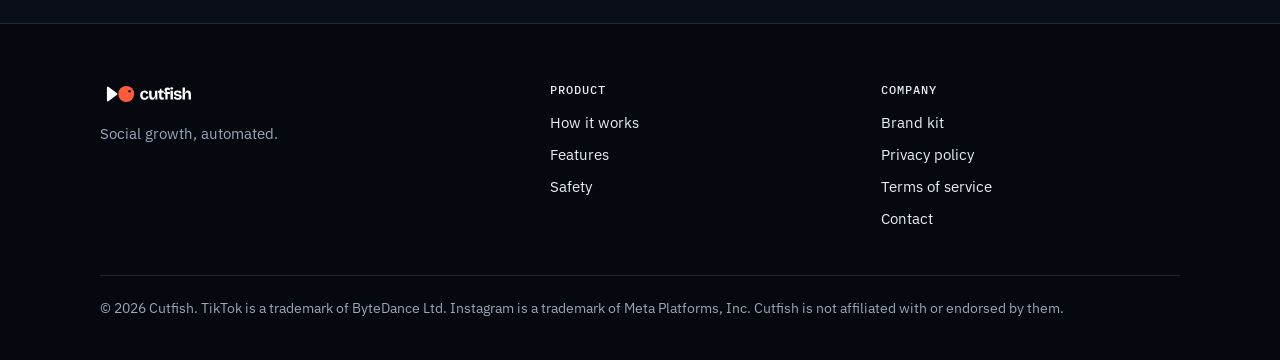
==== commit 003f4cfe: "Website: "Social growth, automated" repositioning, black theme and icons - New hero: "Scale your bra" ====
--- a/index.html
+++ b/index.html
@@ -3,31 +3,33 @@
 <head>
   <meta charset="utf-8">
   <meta name="viewport" content="width=device-width, initial-scale=1, viewport-fit=cover">
-  <title>Cutfish · AI-native social media marketing</title>
-  <meta name="description" content="Cutfish is AI-native social media marketing: it learns your brand, researches what's working, and plans, scripts and makes your short videos for TikTok and Reels. Your team approves what ships. Private beta, by invitation.">
-  <meta name="theme-color" content="#0E1A2B">
+  <title>Cutfish · Social growth, automated</title>
+  <meta name="description" content="Cutfish is one AI system that plans, creates, publishes and optimizes a brand's social media, starting with short video on TikTok and Reels. Private beta, by invitation.">
+  <meta name="theme-color" content="#0A0E17">
   <meta property="og:type" content="website">
-  <meta property="og:title" content="Cutfish · AI-native social media marketing">
-  <meta property="og:description" content="Your brand's social media, run by AI: researched, planned, scripted and made, with a person approving every post. Private beta, by invitation.">
-  <meta property="og:image" content="/brand/cutfish-share-card.png">
+  <meta property="og:title" content="Cutfish · Scale your brand on every social channel. Automatically.">
+  <meta property="og:description" content="One system plans, creates, publishes and optimizes across social, so brands grow at the speed of the feed, not the size of the team. Private beta, by invitation.">
+  <meta property="og:url" content="https://www.cut.fish/">
+  <meta property="og:image" content="https://www.cut.fish/brand/cutfish-share-card.png">
   <meta property="og:image:width" content="1200">
   <meta property="og:image:height" content="630">
-  <meta property="og:image:alt" content="Cutfish: your brand's social media, run by AI. Private beta.">
+  <meta property="og:image:alt" content="Cutfish: scale your brand on every social channel, automatically.">
   <meta name="twitter:card" content="summary_large_image">
+  <link rel="canonical" href="https://www.cut.fish/">
   <link rel="icon" href="/favicon.ico" sizes="any">
   <link rel="icon" href="/favicon.svg" type="image/svg+xml">
   <link rel="apple-touch-icon" href="/apple-touch-icon.png">
   <link rel="preconnect" href="https://fonts.googleapis.com">
   <link rel="preconnect" href="https://fonts.gstatic.com" crossorigin>
   <link rel="stylesheet" href="https://fonts.googleapis.com/css2?family=Bricolage+Grotesque:opsz,wght@12..96,600;12..96,700&family=IBM+Plex+Mono:wght@400;500&family=IBM+Plex+Sans:wght@400;500;600&display=swap">
-  <link rel="stylesheet" href="/assets/site.css">
+  <link rel="stylesheet" href="/assets/site.css?v=3">
 </head>
 <body>
 <a class="skip" href="#main">Skip to content</a>
 
 <header class="site-header">
   <div class="wrap">
-    <a class="logo" href="/" aria-label="Cutfish home"><img src="/brand/cutfish-logo-horizontal.svg" alt="Cutfish" width="140" height="41"></a>
+    <a class="logo" href="/" aria-label="Cutfish home"><img src="/brand/cutfish-logo-horizontal-on-dark.svg" alt="Cutfish" width="140" height="41"></a>
     <nav class="nav" aria-label="Main">
       <a href="#how">How it works</a>
       <a href="#features">Features</a>
@@ -42,30 +44,34 @@
   <section class="hero">
     <div class="wrap">
       <div>
-        <p class="beta"><span class="dot" aria-hidden="true"></span>Private beta · by invitation</p>
-        <p class="eyebrow">AI-native social media marketing</p>
-        <h1>Your brand's social media, <em>run by AI</em>.</h1>
-        <p class="lede">Cutfish learns your brand, researches what's working, and plans, scripts and makes every short video. Your team approves what ships.</p>
+        <p class="beta"><span class="dot" aria-hidden="true"></span>A $320B market, run by hand</p>
+        <h1>Scale your brand on every social channel. Automatically.</h1>
+        <p class="lede">One system plans, creates, publishes and optimizes across every platform — so brands grow at the speed of the feed, not the size of the team.</p>
         <div class="actions">
           <a class="btn btn-primary" href="#contact">Request an invite</a>
           <a class="btn btn-ghost" href="#how">See how it works</a>
         </div>
-        <div class="platforms" aria-label="Works with">
-          <span class="chip">TikTok</span>
-          <span class="chip">Instagram Reels</span>
-        </div>
-        <p class="fine">For brands and apps that want to show up every day, without a production team.</p>
-      </div>
-      <div class="phone" role="img" aria-label="A finished vertical video: an AI-generated label, a hook on the first frame, word-by-word captions and the brand's caption">
-        <div class="screen">
-          <span class="label">AI-generated</span>
-          <p class="hook">Three Halloween snacks the kids actually eat</p>
-          <p class="karaoke">peel, press on a <mark>face</mark>, done</p>
-          <div class="caption"><b>@yourbrand</b>Clementine pumpkins and banana ghosts in five minutes. #healthysnacks #halloween</div>
-          <div class="rail" aria-hidden="true"><span></span><span></span><span></span></div>
-        </div>
-        <div class="status" aria-hidden="true"><span class="dot"></span>Claims checked · ready to review</div>
-        <div class="status two" aria-hidden="true"><span class="dot"></span>Draft sent to TikTok</div>
+        <p class="fine">For brands and apps that want to show up every day, without a production team. In private beta on TikTok and Reels, and your team approves every post.</p>
+        <div class="stats">
+          <div><b>$320B</b><span>Social media marketing today</span></div>
+          <div><b>$583B</b><span>Projected by 2031</span></div>
+        </div>
+      </div>
+      <div class="hub" role="img" aria-label="Your brand goes into Cutfish, which plans, creates, publishes and optimizes for five channels: short video, in beta now, then feed and stories, professional, community, and creators and ads.">
+        <div class="hub-card hub-input"><span>Input</span><b>Your brand</b></div>
+        <div class="hub-line"></div>
+        <div class="hub-core">
+          <div class="hub-mark"><img src="/brand/cutfish-mark-on-dark.svg" alt="" width="200" height="120"></div>
+          <ul class="hub-steps"><li>Plan</li><li>Create</li><li>Publish</li><li>Optimize</li></ul>
+        </div>
+        <svg class="hub-fan" viewBox="0 0 100 100" preserveAspectRatio="none" aria-hidden="true"><path d="M0 50 C50 50 50 10 100 10"/><path d="M0 50 C50 50 50 30 100 30"/><path d="M0 50 H100"/><path d="M0 50 C50 50 50 70 100 70"/><path d="M0 50 C50 50 50 90 100 90"/></svg>
+        <ul class="hub-out">
+            <li class="hub-card"><span class="hub-ico"><svg viewBox="0 0 24 24" fill="none" stroke="currentColor" stroke-width="2" stroke-linecap="round" stroke-linejoin="round" aria-hidden="true"><path d="M22 2 11 13"/><path d="M22 2 15 22l-4-9-9-4 20-7z"/></svg></span><div><b>Short video <em>In beta</em></b><small>Clips, hooks, captions</small></div></li>
+            <li class="hub-card"><span class="hub-ico"><svg viewBox="0 0 24 24" fill="none" stroke="currentColor" stroke-width="2" stroke-linecap="round" stroke-linejoin="round" aria-hidden="true"><path d="M22 2 11 13"/><path d="M22 2 15 22l-4-9-9-4 20-7z"/></svg></span><div><b>Feed &amp; stories <em>Coming</em></b><small>Posts, carousels</small></div></li>
+            <li class="hub-card"><span class="hub-ico"><svg viewBox="0 0 24 24" fill="none" stroke="currentColor" stroke-width="2" stroke-linecap="round" stroke-linejoin="round" aria-hidden="true"><path d="M22 2 11 13"/><path d="M22 2 15 22l-4-9-9-4 20-7z"/></svg></span><div><b>Professional <em>Coming</em></b><small>Thought leadership</small></div></li>
+            <li class="hub-card"><span class="hub-ico"><svg viewBox="0 0 24 24" fill="none" stroke="currentColor" stroke-width="2" stroke-linecap="round" stroke-linejoin="round" aria-hidden="true"><path d="M22 2 11 13"/><path d="M22 2 15 22l-4-9-9-4 20-7z"/></svg></span><div><b>Community <em>Coming</em></b><small>Replies, threads, DMs</small></div></li>
+            <li class="hub-card"><span class="hub-ico"><svg viewBox="0 0 24 24" fill="none" stroke="currentColor" stroke-width="2" stroke-linecap="round" stroke-linejoin="round" aria-hidden="true"><path d="M22 2 11 13"/><path d="M22 2 15 22l-4-9-9-4 20-7z"/></svg></span><div><b>Creators &amp; ads <em>Coming</em></b><small>Briefs, boosts, spend</small></div></li>
+        </ul>
       </div>
     </div>
   </section>
@@ -114,6 +120,37 @@
     </div>
   </section>
 
+  <section class="output">
+    <div class="wrap">
+      <div class="section-head center">
+        <p class="eyebrow">What comes out</p>
+        <h2>A finished video, ready for your review.</h2>
+        <p class="lede">Every short video arrives complete, so your team reviews instead of produces.</p>
+      </div>
+      <figure class="annot">
+        <div class="annot-stage">
+          <div class="phone" role="img" aria-label="A finished vertical video based on a Vygor post: an AI-generated label, a hook on the first frame, word-by-word captions, a claims-checked badge and the brand's caption">
+            <div class="screen real">
+              <span class="label">AI-generated</span>
+              <img class="shot" src="/assets/vygor-post.jpg" alt="" width="600" height="709">
+              <p class="karaoke">toss, roast, <mark>drizzle</mark></p>
+              <span class="claim"><span class="dot"></span>Claims checked</span>
+              <div class="caption"><b>@vygor.app</b>Roasted Brussels sprout and butternut squash salad: lighter Thanksgiving side #4</div>
+            </div>
+          </div>
+          <ul class="callouts">
+          <li class="co l" style="--y:6%;--in:30px"><b>AI-generated label</b><span>On every AI-made video</span></li>
+          <li class="co l" style="--y:30%;--in:18px"><b>Hook on the first frame</b><span>Stops the scroll in the first second</span></li>
+          <li class="co l" style="--y:87%;--in:26px"><b>Your brand's caption</b><span>In your voice, with hashtags</span></li>
+          <li class="co r" style="--y:62%;--in:52px"><b>Word-by-word captions</b><span>Burned in, easy to follow with the sound off</span></li>
+          <li class="co r" style="--y:75%;--in:30px"><b>Claims checked</b><span>Before anyone on your team sees it</span></li>
+          </ul>
+        </div>
+        <figcaption>Based on a recent post from Vygor, our pilot brand.</figcaption>
+      </figure>
+    </div>
+  </section>
+
   <section id="features" class="ink">
     <div class="wrap">
       <div class="section-head">
@@ -196,7 +233,7 @@
   <div class="wrap">
     <div>
       <img src="/brand/cutfish-logo-horizontal-on-dark.svg" alt="Cutfish" width="130" height="38">
-      <p>AI-native social media marketing.</p>
+      <p>Social growth, automated.</p>
     </div>
     <div>
       <h4>Product</h4>
--- a/assets/site.css
+++ b/assets/site.css
@@ -1,19 +1,21 @@
 /* Cutfish website. Brand tokens from the Cutfish brand kit (concept A2):
-   Ink #0E1A2B, Coral #FF5B3A, white; Bricolage Grotesque for display. */
+   Ink #0E1A2B, Coral #FF5B3A, white; Bricolage Grotesque for display.
+   The site runs on the black theme: --paper is the page, --ink is the text. */
 
 :root {
-  --ink: #0e1a2b;
-  --ink-2: #1b2a40;
+  --ink: #f2f5fb;
+  --ink-2: #dbe2ef;
   --coral: #ff5b3a;
-  --coral-deep: #c93a17; /* coral text on white: passes contrast for body copy */
-  --coral-soft: #ffe9e3;
-  --paper: #ffffff;
-  --mist: #f6f7f9;
-  --line: #e3e7ee;
-  --muted: #566176;
+  --coral-deep: #ff7a5e; /* coral text on black: passes contrast for body copy */
+  --coral-soft: rgba(255, 91, 58, 0.14);
+  --paper: #0a0e17;
+  --mist: #111725;
+  --line: rgba(163, 174, 194, 0.2);
+  --muted: #a3aec2;
   --on-ink: #e9eef5;
   --on-ink-muted: #9aa7ba;
-  --good: #17794a;
+  --good: #34d399;
+  --blue: #8fa2ff;
 
   --display: "Bricolage Grotesque", ui-sans-serif, system-ui, sans-serif;
   --body: "IBM Plex Sans", ui-sans-serif, system-ui, -apple-system, "Segoe UI", sans-serif;
@@ -41,7 +43,7 @@
 :focus-visible { outline: 3px solid var(--coral); outline-offset: 3px; border-radius: 4px; }
 
 .wrap { max-width: var(--wrap); margin: 0 auto; padding-left: var(--gutter); padding-right: var(--gutter); }
-.skip { position: absolute; left: -999px; top: 8px; background: var(--ink); color: #fff; padding: 8px 12px; border-radius: 8px; z-index: 10; }
+.skip { position: absolute; left: -999px; top: 8px; background: var(--ink); color: var(--paper); padding: 8px 12px; border-radius: 8px; z-index: 10; }
 .skip:focus { left: 8px; }
 
 h1, h2, h3 { font-family: var(--display); line-height: 1.08; letter-spacing: -0.02em; margin: 0; text-wrap: balance; }
@@ -53,7 +55,7 @@
 .eyebrow { font-family: var(--mono); font-size: 13px; letter-spacing: 0.08em; text-transform: uppercase; color: var(--coral-deep); }
 
 /* Header */
-.site-header { position: sticky; top: 0; z-index: 5; background: rgba(255, 255, 255, 0.92); backdrop-filter: saturate(1.4) blur(10px); border-bottom: 1px solid var(--line); }
+.site-header { position: sticky; top: 0; z-index: 5; background: rgba(10, 14, 23, 0.85); backdrop-filter: saturate(1.4) blur(10px); border-bottom: 1px solid var(--line); }
 .site-header .wrap { display: flex; align-items: center; justify-content: space-between; gap: 16px; min-height: 68px; }
 .logo img { height: 30px; width: auto; }
 .nav { display: flex; align-items: center; gap: 26px; }
@@ -64,25 +66,81 @@
 /* Buttons */
 .btn { display: inline-flex; align-items: center; gap: 8px; padding: 13px 22px; border-radius: 999px; font-weight: 600; font-size: 16px; text-decoration: none; border: 1.5px solid transparent; transition: transform 0.15s ease, background 0.15s ease; }
 .btn:hover { transform: translateY(-1px); }
-.btn-primary { background: var(--coral); color: var(--ink); }
-.btn-primary:hover { background: #ff7556; color: var(--ink); }
+.btn-primary { background: var(--coral); color: #0a0e17; }
+.btn-primary:hover { background: #ff7556; color: #0a0e17; }
 .btn-ghost { border-color: var(--line); color: var(--ink); background: var(--paper); }
 .btn-ghost:hover { border-color: var(--ink); color: var(--ink); }
 .nav .btn { padding: 9px 16px; font-size: 14px; }
 
 /* Hero */
-.hero { padding: 84px 0 96px; overflow: hidden; }
-.hero .wrap { display: grid; grid-template-columns: 1.15fr 0.85fr; gap: 56px; align-items: center; }
-.hero h1 em { font-style: normal; color: var(--coral); }
+.hero { padding: 76px 0 88px; overflow: hidden; background-image: linear-gradient(rgba(163, 174, 194, 0.07) 1px, transparent 1px), linear-gradient(90deg, rgba(163, 174, 194, 0.07) 1px, transparent 1px); background-size: 72px 72px; }
+.hero .wrap { display: grid; grid-template-columns: minmax(0, 1fr) minmax(0, 1fr); gap: 48px; align-items: center; }
+.hero h1 { font-size: clamp(40px, 5.2vw, 68px); }
 .hero .lede { margin-top: 22px; }
 .hero .actions { display: flex; flex-wrap: wrap; gap: 12px; margin-top: 34px; }
 .hero .fine { margin-top: 18px; font-size: 14px; color: var(--muted); }
 .platforms { display: flex; flex-wrap: wrap; gap: 10px; margin-top: 30px; }
 .chip { font-family: var(--mono); font-size: 12.5px; padding: 6px 12px; border-radius: 999px; background: var(--mist); border: 1px solid var(--line); color: var(--ink); }
 
+/* Market numbers */
+.stats { display: flex; flex-wrap: wrap; gap: 20px 48px; margin-top: 36px; }
+.stats b { display: block; font-family: var(--display); font-size: 36px; line-height: 1.1; letter-spacing: -0.02em; }
+.stats div:first-child b { color: var(--coral); }
+.stats span { font-family: var(--mono); font-size: 12px; letter-spacing: 0.08em; text-transform: uppercase; color: var(--muted); }
+
+/* Brand in, every channel out */
+.hub { display: grid; grid-template-columns: 112px 26px 124px 48px minmax(0, 1fr); align-items: center; }
+.hub-card { background: var(--mist); border: 1px solid var(--line); border-radius: 14px; }
+.hub-input { padding: 16px; }
+.hub-input span { display: block; font-family: var(--mono); font-size: 11.5px; letter-spacing: 0.08em; color: var(--muted); text-transform: uppercase; }
+.hub-input b { display: block; margin-top: 2px; font-size: 17px; line-height: 1.2; }
+.hub-line { height: 1.5px; background: var(--coral); opacity: 0.7; }
+.hub-core { position: relative; }
+.hub-mark { display: grid; place-items: center; aspect-ratio: 1; background: #000; border-radius: 26px; box-shadow: 0 0 0 12px rgba(255, 91, 58, 0.1), 0 0 60px rgba(255, 91, 58, 0.45); }
+.hub-mark img { width: 68%; height: auto; }
+.hub-steps { position: absolute; top: calc(100% + 22px); left: 50%; width: 170px; transform: translateX(-50%); display: flex; flex-wrap: wrap; justify-content: center; gap: 5px; margin: 0; padding: 0; list-style: none; }
+.hub-steps li { font-size: 11.5px; line-height: 1; padding: 6px 9px; border-radius: 999px; background: var(--mist); border: 1px solid var(--line); color: #c3ccf5; }
+.hub-fan { width: 100%; height: 100%; display: block; overflow: visible; }
+.hub-fan path { fill: none; stroke: var(--coral); stroke-width: 1.5; opacity: 0.7; vector-effect: non-scaling-stroke; }
+.hub-out { display: grid; grid-template-rows: repeat(5, 1fr); gap: 10px; margin: 0; padding: 0; list-style: none; }
+.hub-out li { display: grid; grid-template-columns: 34px minmax(0, 1fr); gap: 11px; align-items: center; padding: 10px 12px; }
+.hub-ico { display: grid; place-items: center; width: 34px; height: 34px; border-radius: 9px; background: var(--coral); color: #0a0e17; }
+.hub-out li:nth-child(even) .hub-ico { background: var(--blue); }
+.hub-ico svg { width: 17px; height: 17px; }
+.hub-out b { display: flex; flex-wrap: wrap; align-items: center; gap: 2px 7px; font-size: 15px; line-height: 1.25; }
+.hub-out small { display: block; font-size: 13px; line-height: 1.3; color: var(--muted); }
+.hub-out em { font-family: var(--mono); font-style: normal; font-weight: 400; font-size: 10px; letter-spacing: 0.04em; text-transform: uppercase; color: var(--muted); }
+.hub-out li:first-child em { color: var(--good); }
+
+/* What comes out: the phone with arrows to each part */
+.section-head.center { margin-left: auto; margin-right: auto; text-align: center; }
+.section-head.center .lede { margin-left: auto; margin-right: auto; }
+.annot { margin: 0; }
+.annot-stage { position: relative; width: min(320px, 78vw); margin: 0 auto; }
+.annot-stage .phone { width: 100%; }
+.annot figcaption { margin-top: 22px; text-align: center; font-size: 13.5px; color: var(--muted); }
+.callouts { list-style: none; margin: 0; padding: 0; }
+.co { position: absolute; top: var(--y); width: 210px; transform: translateY(-50%); font-size: 14px; line-height: 1.35; }
+.co b { display: block; font-family: var(--display); font-size: 17px; font-weight: 600; color: var(--ink); }
+.co span { color: var(--muted); }
+.co::after { content: ""; position: absolute; top: 50%; height: 1.5px; width: calc(52px + var(--in)); background: var(--coral); }
+.co::before { content: ""; position: absolute; top: 50%; transform: translateY(-50%); border: 5px solid transparent; }
+.co.l { right: calc(100% + 64px); text-align: right; }
+.co.l::after { left: calc(100% + 10px); }
+.co.l::before { left: calc(100% + 60px + var(--in)); border-left: 8px solid var(--coral); border-right-width: 0; }
+.co.r { left: calc(100% + 64px); }
+.co.r::after { right: calc(100% + 10px); }
+.co.r::before { right: calc(100% + 60px + var(--in)); border-right: 8px solid var(--coral); border-left-width: 0; }
+.phone .claim { position: absolute; right: 16px; top: 76%; transform: translateY(-50%); display: inline-flex; align-items: center; gap: 7px; font-size: 12px; font-weight: 600; padding: 6px 10px; border-radius: 999px; background: rgba(23, 121, 74, 0.9); color: #fff; }
+.phone .claim .dot { width: 7px; height: 7px; border-radius: 50%; background: #7ef0b8; }
+.phone .screen.real .karaoke { top: 62%; transform: translateY(-50%); font-size: 16px; text-shadow: 0 1px 6px rgba(0, 0, 0, 0.8); }
+
 /* Phone mock */
-.phone { position: relative; justify-self: center; width: min(320px, 78vw); aspect-ratio: 9 / 19; border-radius: 44px; background: var(--ink); padding: 12px; box-shadow: 0 40px 80px -30px rgba(14, 26, 43, 0.45), 0 0 0 1px rgba(14, 26, 43, 0.08); }
+.phone { position: relative; justify-self: center; width: min(320px, 78vw); aspect-ratio: 9 / 19; border-radius: 44px; background: #000; padding: 12px; box-shadow: 0 40px 80px -30px rgba(255, 91, 58, 0.35), 0 0 0 1px rgba(255, 255, 255, 0.14); }
 .phone .screen { position: relative; height: 100%; border-radius: 34px; overflow: hidden; background: radial-gradient(120% 70% at 30% 10%, #ff8a6c 0%, #ff5b3a 38%, #b8331a 70%, #2a1a1e 100%); color: #fff; }
+.phone .screen.real { background: #000; }
+.phone .shot { position: absolute; left: 0; top: 46%; width: 100%; height: auto; transform: translateY(-50%); }
+.phone .screen.real .caption { right: 16px; }
 .phone .label { position: absolute; top: 18px; left: 16px; font-size: 11px; font-weight: 600; background: rgba(14, 26, 43, 0.72); padding: 4px 9px; border-radius: 6px; }
 .phone .hook { position: absolute; top: 34%; left: 18px; right: 18px; font-family: var(--display); font-weight: 700; font-size: 25px; line-height: 1.12; text-align: center; text-shadow: 0 2px 12px rgba(0, 0, 0, 0.25); }
 .phone .caption { position: absolute; left: 16px; right: 64px; bottom: 26px; font-size: 13px; line-height: 1.4; }
@@ -90,8 +148,8 @@
 .phone .rail { position: absolute; right: 14px; bottom: 30px; display: grid; gap: 16px; }
 .phone .rail span { width: 34px; height: 34px; border-radius: 50%; background: rgba(255, 255, 255, 0.22); }
 .phone .karaoke { position: absolute; left: 18px; right: 18px; top: 58%; text-align: center; font-weight: 700; font-size: 15px; }
-.phone .karaoke mark { background: var(--paper); color: var(--ink); padding: 0 4px; border-radius: 4px; }
-.status { position: absolute; left: -46px; bottom: 132px; background: var(--paper); color: var(--ink); border: 1px solid var(--line); border-radius: 12px; padding: 10px 14px; font-size: 13px; box-shadow: 0 18px 40px -20px rgba(14, 26, 43, 0.4); display: flex; align-items: center; gap: 10px; }
+.phone .karaoke mark { background: #fff; color: #0e1a2b; padding: 0 4px; border-radius: 4px; }
+.status { position: absolute; left: -46px; bottom: 132px; background: var(--mist); color: var(--ink); border: 1px solid var(--line); border-radius: 12px; padding: 10px 14px; font-size: 13px; box-shadow: 0 18px 40px -20px rgba(14, 26, 43, 0.4); display: flex; align-items: center; gap: 10px; }
 .status .dot { width: 9px; height: 9px; border-radius: 50%; background: var(--good); }
 .status.two { left: auto; right: -40px; bottom: auto; top: 70px; }
 
@@ -100,13 +158,13 @@
 .section-head { max-width: 760px; margin-bottom: 52px; }
 .section-head h2 + p { margin-top: 16px; }
 .mist { background: var(--mist); border-top: 1px solid var(--line); border-bottom: 1px solid var(--line); }
-.ink { background: var(--ink); color: var(--on-ink); }
+.ink { background: var(--mist); color: var(--on-ink); }
 .ink .lede, .ink p.muted { color: var(--on-ink-muted); }
 .ink .eyebrow { color: var(--coral); }
 .ink a { color: #ffb4a3; }
 
 /* Private beta badge */
-.beta { display: inline-flex; align-items: center; gap: 8px; font-family: var(--mono); font-size: 12.5px; letter-spacing: 0.04em; padding: 6px 12px; border-radius: 999px; background: var(--coral-soft); color: var(--coral-deep); margin-bottom: 18px; }
+.beta { display: inline-flex; align-items: center; gap: 8px; font-family: var(--mono); font-size: 12.5px; letter-spacing: 0.08em; text-transform: uppercase; padding: 7px 14px; border-radius: 999px; border: 1px solid var(--line); background: var(--mist); color: #c3ccf5; margin-bottom: 22px; }
 .beta .dot { width: 7px; height: 7px; border-radius: 50%; background: var(--coral); }
 .hero .eyebrow { margin-bottom: 14px; }
 
@@ -115,19 +173,19 @@
 .flow-fig { margin: 0; }
 .flow { list-style: none; margin: 0; padding: 0; display: grid; grid-template-columns: 3fr 2fr 2fr; gap: 44px; }
 .stage { position: relative; background: var(--paper); border: 1px solid var(--line); border-radius: var(--radius); padding: 20px; }
-.stage-plan { background: var(--coral-soft); border-color: #ffc6b8; }
+.stage-plan { background: var(--coral-soft); border-color: rgba(255, 91, 58, 0.35); }
 .stage-name { font-family: var(--mono); font-size: 12px; letter-spacing: 0.08em; text-transform: uppercase; color: var(--coral-deep); }
-.stage + .stage::before { content: ""; position: absolute; left: -32px; top: 50%; width: 20px; height: 20px; transform: translateY(-50%); background: url("data:image/svg+xml,%3Csvg xmlns='http://www.w3.org/2000/svg' viewBox='0 0 20 20'%3E%3Cpath d='M2 10h14M11 4l6 6-6 6' fill='none' stroke='%23c93a17' stroke-width='2.2' stroke-linecap='round' stroke-linejoin='round'/%3E%3C/svg%3E") center / contain no-repeat; }
+.stage + .stage::before { content: ""; position: absolute; left: -32px; top: 50%; width: 20px; height: 20px; transform: translateY(-50%); background: url("data:image/svg+xml,%3Csvg xmlns='http://www.w3.org/2000/svg' viewBox='0 0 20 20'%3E%3Cpath d='M2 10h14M11 4l6 6-6 6' fill='none' stroke='%23ff7a5e' stroke-width='2.2' stroke-linecap='round' stroke-linejoin='round'/%3E%3C/svg%3E") center / contain no-repeat; }
 .nodes { list-style: none; margin: 14px 0 0; padding: 0; display: grid; gap: 22px; }
 .stage-plan .nodes { grid-template-columns: repeat(3, 1fr); gap: 26px; }
 .nodes li { position: relative; background: var(--paper); border: 1px solid var(--line); border-radius: 10px; padding: 14px 14px 13px; }
 .nodes b { display: block; font-family: var(--display); font-size: 18px; font-weight: 600; letter-spacing: -0.01em; }
 .nodes span { display: block; margin-top: 4px; font-size: 14.5px; line-height: 1.4; color: var(--muted); }
 /* down arrow between stacked steps; side arrow inside the wide Plan stage */
-.nodes li + li::before { content: ""; position: absolute; left: 50%; top: -19px; width: 14px; height: 14px; transform: translateX(-50%); background: url("data:image/svg+xml,%3Csvg xmlns='http://www.w3.org/2000/svg' viewBox='0 0 14 14'%3E%3Cpath d='M7 1v11M2.5 7.5 7 12l4.5-4.5' fill='none' stroke='%23566176' stroke-width='1.8' stroke-linecap='round' stroke-linejoin='round'/%3E%3C/svg%3E") center / contain no-repeat; }
+.nodes li + li::before { content: ""; position: absolute; left: 50%; top: -19px; width: 14px; height: 14px; transform: translateX(-50%); background: url("data:image/svg+xml,%3Csvg xmlns='http://www.w3.org/2000/svg' viewBox='0 0 14 14'%3E%3Cpath d='M7 1v11M2.5 7.5 7 12l4.5-4.5' fill='none' stroke='%23a3aec2' stroke-width='1.8' stroke-linecap='round' stroke-linejoin='round'/%3E%3C/svg%3E") center / contain no-repeat; }
 .stage-plan .nodes li + li::before { left: -21px; top: 50%; transform: translateY(-50%) rotate(-90deg); }
-.loop { position: relative; height: 40px; margin: 0 calc(100% / 7) 0 calc(100% * 1.5 / 7); border: 2px dashed #b4bccb; border-top: 0; border-radius: 0 0 14px 14px; }
-.loop::before { content: ""; position: absolute; left: -9px; top: -6px; width: 16px; height: 16px; background: url("data:image/svg+xml,%3Csvg xmlns='http://www.w3.org/2000/svg' viewBox='0 0 16 16'%3E%3Cpath d='M3 10l5-6 5 6' fill='none' stroke='%23566176' stroke-width='2' stroke-linecap='round' stroke-linejoin='round'/%3E%3C/svg%3E") center / contain no-repeat; }
+.loop { position: relative; height: 40px; margin: 0 calc(100% / 7) 0 calc(100% * 1.5 / 7); border: 2px dashed rgba(163, 174, 194, 0.5); border-top: 0; border-radius: 0 0 14px 14px; }
+.loop::before { content: ""; position: absolute; left: -9px; top: -6px; width: 16px; height: 16px; background: url("data:image/svg+xml,%3Csvg xmlns='http://www.w3.org/2000/svg' viewBox='0 0 16 16'%3E%3Cpath d='M3 10l5-6 5 6' fill='none' stroke='%23a3aec2' stroke-width='2' stroke-linecap='round' stroke-linejoin='round'/%3E%3C/svg%3E") center / contain no-repeat; }
 .loop span { position: absolute; left: 50%; bottom: -13px; transform: translateX(-50%); white-space: nowrap; background: var(--mist); padding: 0 12px; font-size: 15px; color: var(--muted); }
 .loop b { color: var(--ink); }
 .native-title { margin-top: 64px; font-size: 22px; }
@@ -138,7 +196,7 @@
 
 /* Feature grid */
 .features { display: grid; grid-template-columns: repeat(3, 1fr); gap: 1px; background: rgba(233, 238, 245, 0.12); border: 1px solid rgba(233, 238, 245, 0.12); border-radius: var(--radius); overflow: hidden; }
-.features > div { background: var(--ink); padding: 30px; }
+.features > div { background: var(--mist); padding: 30px; }
 .features .tag { font-family: var(--mono); font-size: 12px; letter-spacing: 0.08em; text-transform: uppercase; color: var(--coral); }
 .features h3 { margin: 10px 0 10px; color: #fff; }
 .features ul { margin: 0; padding-left: 18px; color: var(--on-ink-muted); font-size: 15.5px; display: grid; gap: 6px; }
@@ -152,13 +210,13 @@
 .icon svg { width: 18px; height: 18px; }
 
 /* CTA */
-.cta { text-align: center; }
+.cta { text-align: center; border-top: 1px solid var(--line); }
 .cta h2 { max-width: 18ch; margin: 0 auto; }
 .cta .lede { margin: 18px auto 0; }
 .cta .actions { display: flex; justify-content: center; flex-wrap: wrap; gap: 12px; margin-top: 32px; }
 
 /* Footer */
-.site-footer { background: var(--ink); color: var(--on-ink-muted); padding: 56px 0 40px; font-size: 15px; }
+.site-footer { background: #05080e; border-top: 1px solid var(--line); color: var(--on-ink-muted); padding: 56px 0 40px; font-size: 15px; }
 .site-footer .wrap { display: grid; grid-template-columns: 1.4fr 1fr 1fr; gap: 32px; }
 .site-footer img { height: 28px; width: auto; margin-bottom: 14px; }
 .site-footer h4 { font-family: var(--mono); font-size: 12px; letter-spacing: 0.08em; text-transform: uppercase; color: var(--on-ink); margin: 0 0 12px; font-weight: 500; }
@@ -174,7 +232,7 @@
 .doc .meta { color: var(--muted); margin-top: 14px; font-size: 15px; }
 .doc h2 { font-size: 26px; margin: 48px 0 14px; }
 .doc h3 { font-size: 19px; margin: 28px 0 8px; }
-.doc p, .doc li { color: #2a3547; }
+.doc p, .doc li { color: #c9d2e1; }
 .doc p + p { margin-top: 14px; }
 .doc ul { padding-left: 22px; display: grid; gap: 8px; margin: 12px 0; }
 .doc .summary { background: var(--mist); border: 1px solid var(--line); border-left: 4px solid var(--coral); border-radius: 10px; padding: 20px 22px; margin-top: 32px; }
@@ -183,14 +241,14 @@
 .doc th, .doc td { text-align: left; vertical-align: top; padding: 10px 12px; border-bottom: 1px solid var(--line); }
 .doc th { font-family: var(--mono); font-size: 12.5px; text-transform: uppercase; letter-spacing: 0.05em; color: var(--muted); font-weight: 500; }
 .table-scroll { overflow-x: auto; }
-.todo { background: #fff4c2; border-bottom: 2px solid #e0b400; padding: 0 3px; border-radius: 3px; }
+.todo { color: #3a2c00; background: #fff4c2; border-bottom: 2px solid #e0b400; padding: 0 3px; border-radius: 3px; }
 
 /* Brand kit */
 .kit-grid { display: grid; grid-template-columns: repeat(2, 1fr); gap: 20px; }
 .tile { border: 1px solid var(--line); border-radius: var(--radius); overflow: hidden; background: var(--paper); }
-.tile .art { display: grid; place-items: center; padding: 44px 28px; min-height: 220px; }
-.tile .art.dark { background: var(--ink); }
-.tile .art.mist { background: var(--mist); }
+.tile .art { display: grid; place-items: center; padding: 44px 28px; min-height: 220px; background: #fff; }
+.tile .art.dark { background: #000; }
+.tile .art.mist { background: #f6f7f9; }
 .tile .art img { max-height: 110px; width: auto; }
 .tile .info { padding: 16px 20px; border-top: 1px solid var(--line); display: flex; justify-content: space-between; align-items: center; gap: 12px; font-size: 15px; }
 .tile .info a { font-size: 14px; white-space: nowrap; }
@@ -206,7 +264,7 @@
 .dos { display: grid; grid-template-columns: 1fr 1fr; gap: 20px; }
 .dos > div { border: 1px solid var(--line); border-radius: var(--radius); padding: 24px 26px; }
 .dos h3 { font-size: 18px; margin-bottom: 10px; }
-.dos ul { margin: 0; padding-left: 20px; display: grid; gap: 8px; color: #2a3547; font-size: 16px; }
+.dos ul { margin: 0; padding-left: 20px; display: grid; gap: 8px; color: #c9d2e1; font-size: 16px; }
 .dos .yes h3 { color: var(--good); }
 .dos .no h3 { color: var(--coral-deep); }
 .kit-nav { display: flex; flex-wrap: wrap; gap: 10px; margin-top: 28px; }
@@ -215,8 +273,17 @@
 .notfound { min-height: 60vh; display: grid; place-items: center; text-align: center; padding: 80px 0; }
 .notfound .actions { margin-top: 28px; display: flex; justify-content: center; gap: 12px; flex-wrap: wrap; }
 
+@media (max-width: 1180px) {
+  .hero .wrap { grid-template-columns: 1fr; }
+  .hub { max-width: 640px; margin-bottom: 8px; }
+}
 @media (max-width: 960px) {
   .hero .wrap { grid-template-columns: 1fr; }
+  .co { position: static; transform: none; width: auto; text-align: left !important; }
+  .co::before, .co::after { display: none; }
+  .callouts { display: grid; gap: 14px; margin: 28px auto 0; max-width: 420px; }
+  .co b { display: inline; font-size: 16px; }
+  .co b::after { content: " · "; color: var(--muted); }
   .hero { padding: 56px 0 72px; }
   .phone { margin-top: 12px; }
   .stage-plan .nodes { grid-template-columns: 1fr; gap: 22px; }
@@ -232,12 +299,19 @@
   .features, .trust, .kit-grid, .dos, .native { grid-template-columns: 1fr; }
   .flow { grid-template-columns: 1fr; gap: 40px; }
   .stage + .stage::before { left: 50%; top: -30px; transform: translateX(-50%) rotate(90deg); }
-  .loop { height: auto; margin: 20px 0 0; border: 2px dashed #b4bccb; border-radius: 12px; padding: 12px 16px; text-align: center; }
+  .loop { height: auto; margin: 20px 0 0; border: 2px dashed rgba(163, 174, 194, 0.5); border-radius: 12px; padding: 12px 16px; text-align: center; }
   .loop::before { display: none; }
   .loop span { position: static; transform: none; white-space: normal; background: none; padding: 0; }
   .loop span::before { content: "↺ "; }
   .site-footer .wrap { grid-template-columns: 1fr; }
   .status { display: none; }
+  .hub { grid-template-columns: 1fr; justify-items: center; }
+  .hub-input { width: 100%; text-align: center; }
+  .hub-line { width: 1.5px; height: 24px; }
+  .hub-core { width: 124px; }
+  .hub-steps { position: static; transform: translateX(-50%); margin-left: 50%; margin-top: 22px; }
+  .hub-fan { display: none; }
+  .hub-out { width: 100%; margin-top: 24px; grid-template-rows: none; }
 }
 @media (prefers-reduced-motion: reduce) {
   html { scroll-behavior: auto; }
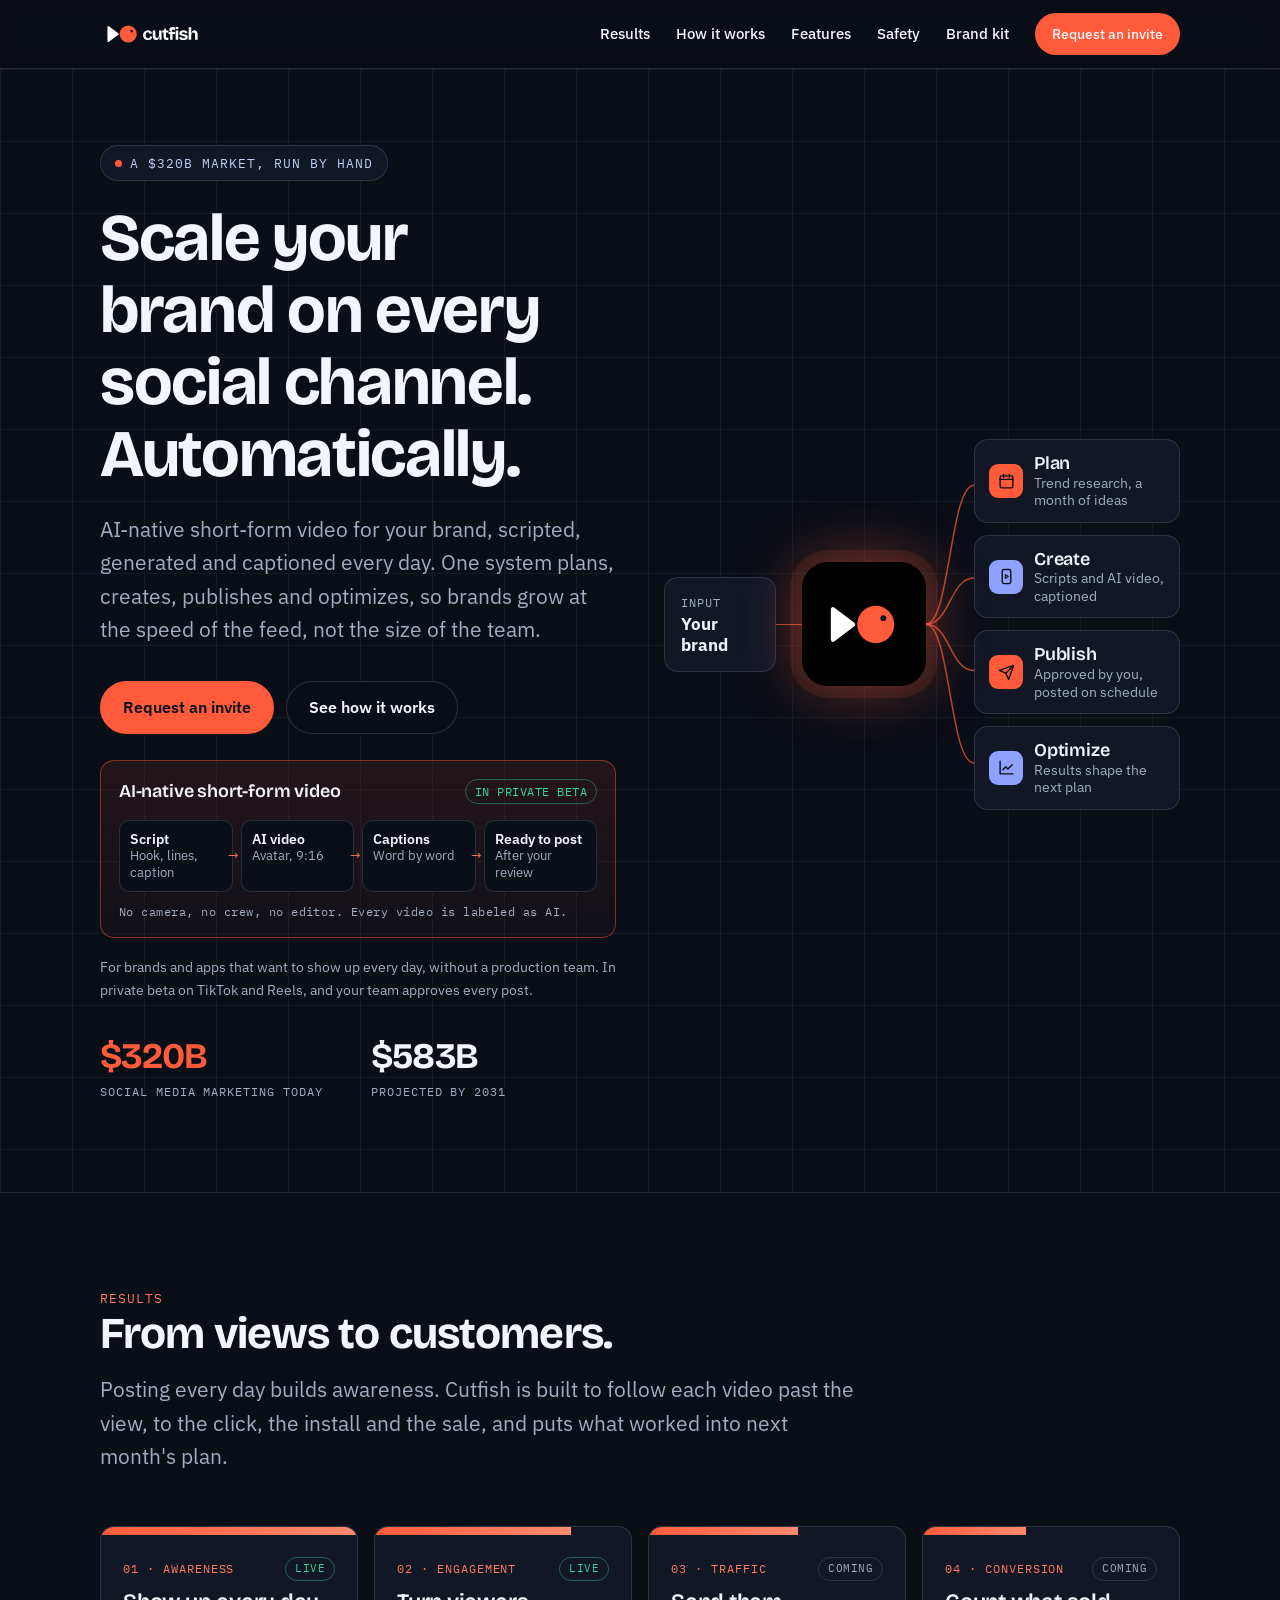
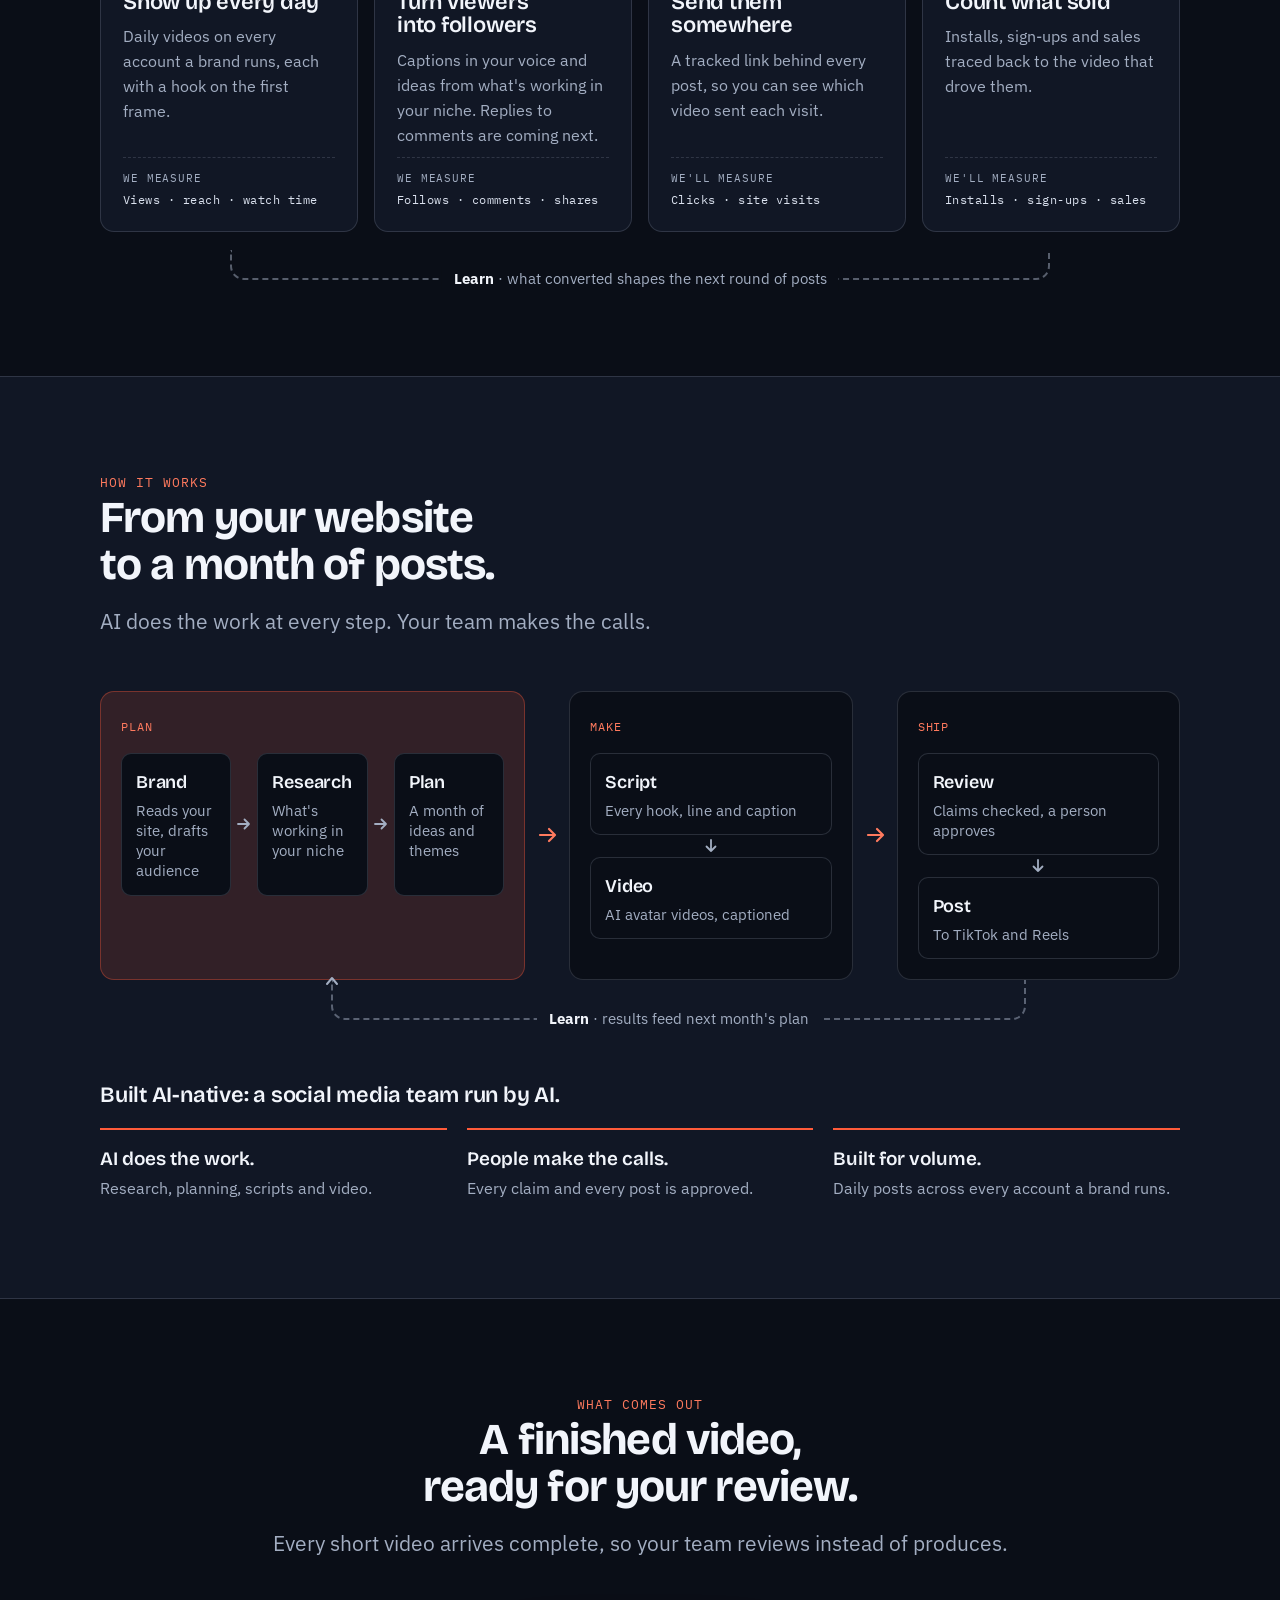
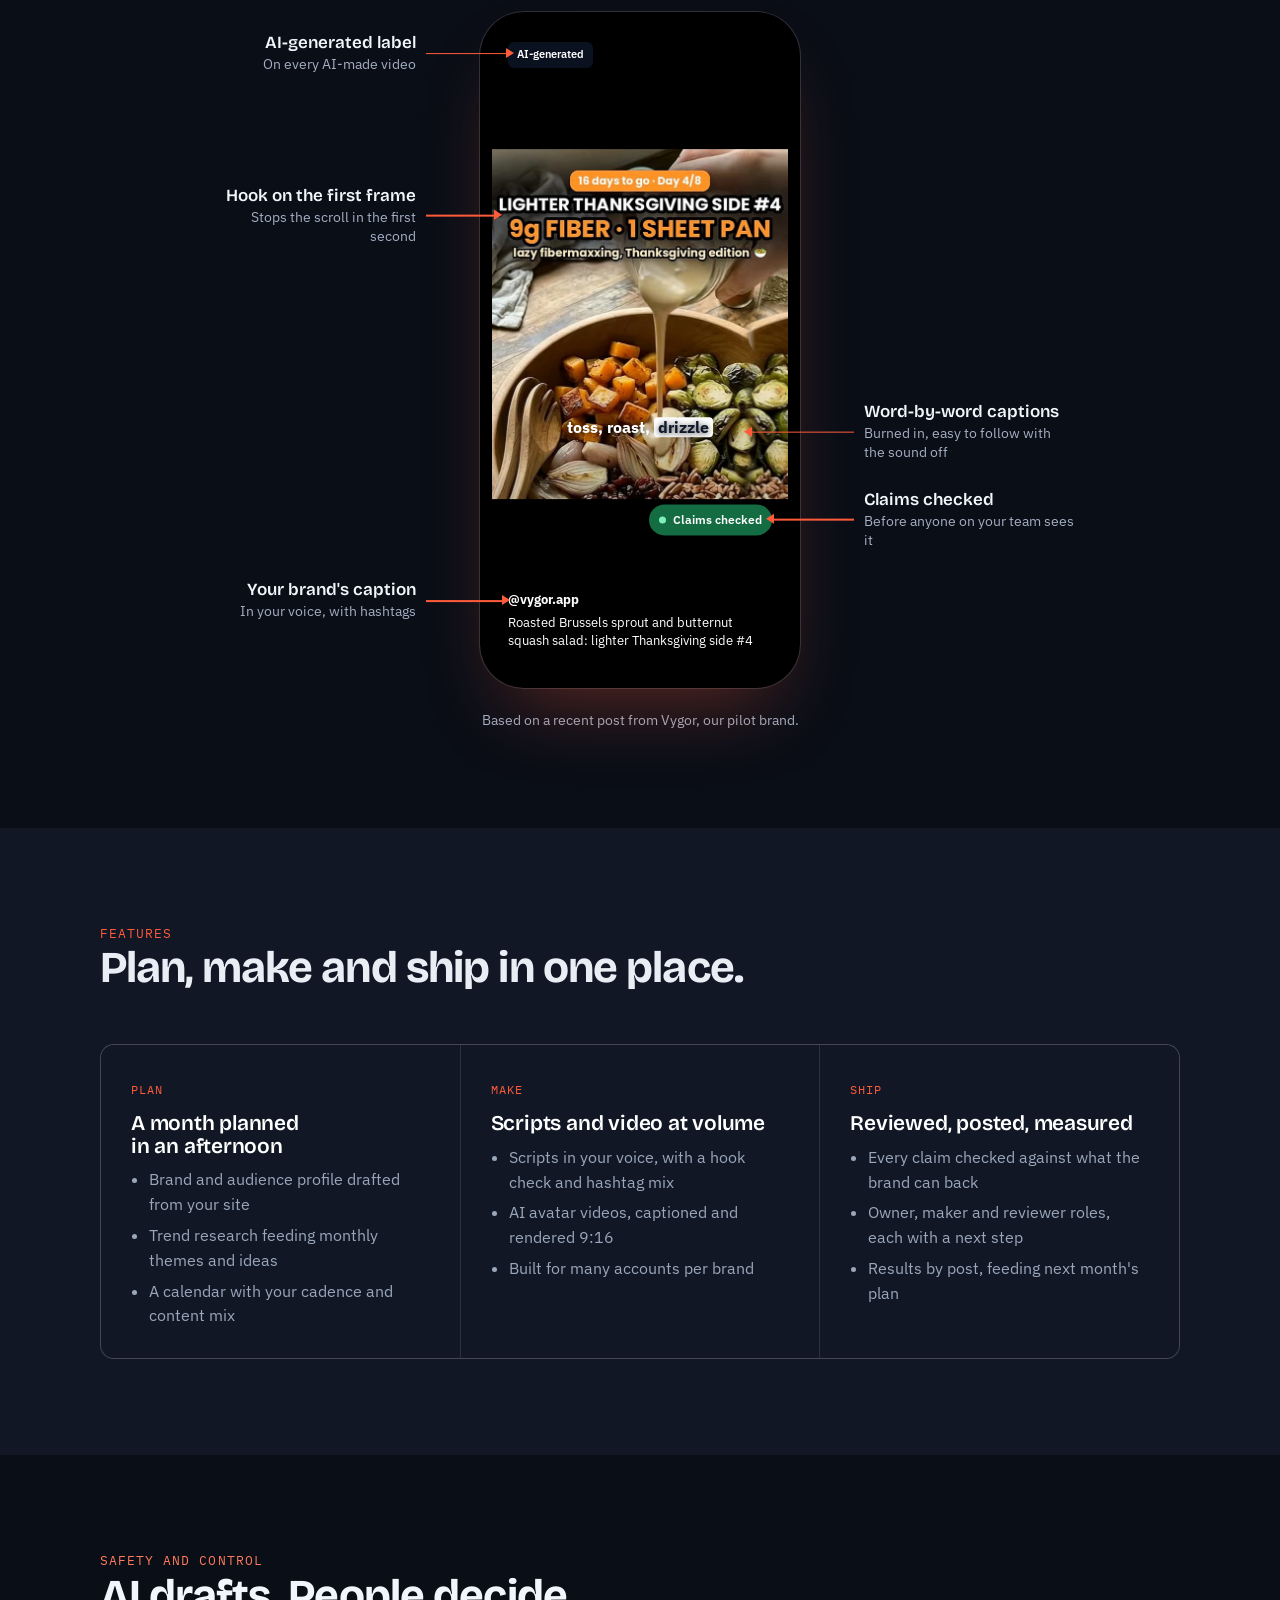
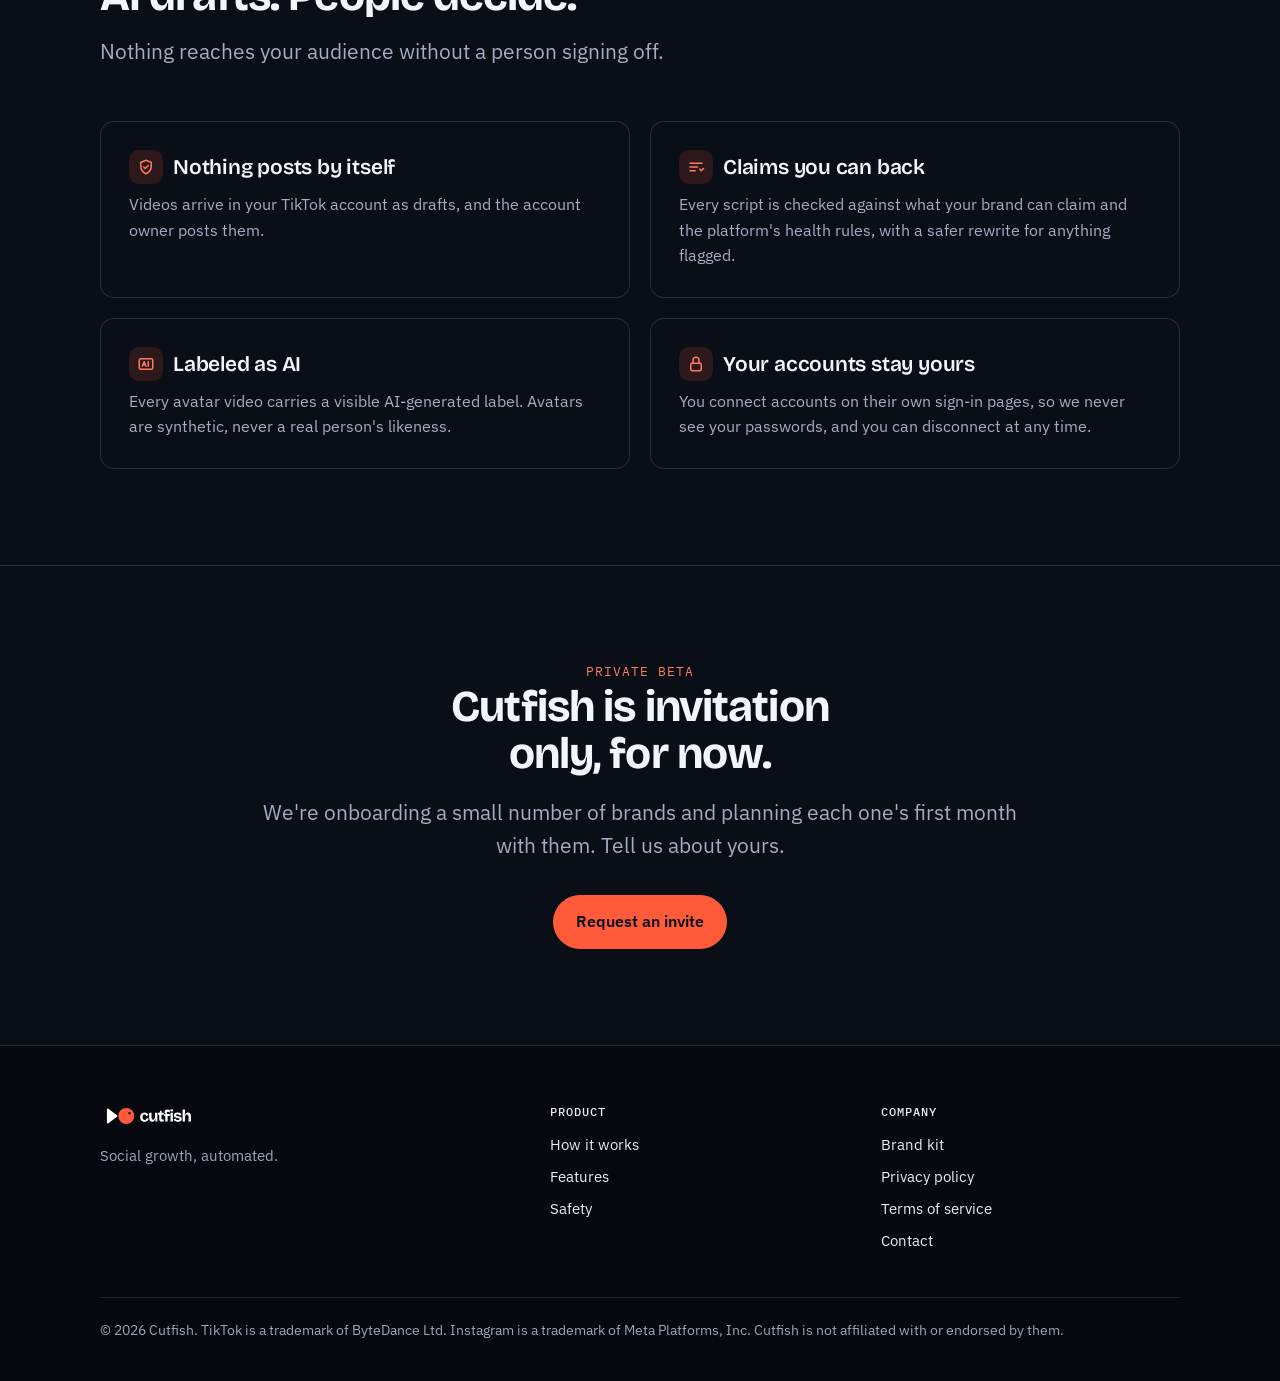
==== commit 8f64d255: "Home: AI-native short video in the hero, new Results section, invite buttons open email - Hero: intr" ====
--- a/index.html
+++ b/index.html
@@ -22,7 +22,7 @@
   <link rel="preconnect" href="https://fonts.googleapis.com">
   <link rel="preconnect" href="https://fonts.gstatic.com" crossorigin>
   <link rel="stylesheet" href="https://fonts.googleapis.com/css2?family=Bricolage+Grotesque:opsz,wght@12..96,600;12..96,700&family=IBM+Plex+Mono:wght@400;500&family=IBM+Plex+Sans:wght@400;500;600&display=swap">
-  <link rel="stylesheet" href="/assets/site.css?v=3">
+  <link rel="stylesheet" href="/assets/site.css?v=4">
 </head>
 <body>
 <a class="skip" href="#main">Skip to content</a>
@@ -31,11 +31,12 @@
   <div class="wrap">
     <a class="logo" href="/" aria-label="Cutfish home"><img src="/brand/cutfish-logo-horizontal-on-dark.svg" alt="Cutfish" width="140" height="41"></a>
     <nav class="nav" aria-label="Main">
+      <a href="#results">Results</a>
       <a href="#how">How it works</a>
       <a href="#features">Features</a>
       <a href="#trust">Safety</a>
       <a href="/brand">Brand kit</a>
-      <a class="btn btn-primary" href="#contact">Request an invite</a>
+      <a class="btn btn-primary" href="mailto:krishna@serebrumhq.com?subject=Cutfish%20invite%20request">Request an invite</a>
     </nav>
   </div>
 </header>
@@ -46,10 +47,20 @@
       <div>
         <p class="beta"><span class="dot" aria-hidden="true"></span>A $320B market, run by hand</p>
         <h1>Scale your brand on every social channel. Automatically.</h1>
-        <p class="lede">One system plans, creates, publishes and optimizes across every platform — so brands grow at the speed of the feed, not the size of the team.</p>
+        <p class="lede">AI-native short-form video for your brand, scripted, generated and captioned every day. One system plans, creates, publishes and optimizes, so brands grow at the speed of the feed, not the size of the team.</p>
         <div class="actions">
-          <a class="btn btn-primary" href="#contact">Request an invite</a>
+          <a class="btn btn-primary" href="mailto:krishna@serebrumhq.com?subject=Cutfish%20invite%20request">Request an invite</a>
           <a class="btn btn-ghost" href="#how">See how it works</a>
+        </div>
+        <div class="vstrip" role="group" aria-labelledby="vstrip-title">
+          <div class="vstrip-head"><b id="vstrip-title">AI-native short-form video</b><span class="stage-pill">In private beta</span></div>
+          <ol class="vsteps" aria-label="How each video is made">
+            <li><b>Script</b>Hook, lines, caption</li>
+            <li><b>AI video</b>Avatar, 9:16</li>
+            <li><b>Captions</b>Word by word</li>
+            <li><b>Ready to post</b>After your review</li>
+          </ol>
+          <p class="vstrip-fine">No camera, no crew, no editor. Every video is labeled as AI.</p>
         </div>
         <p class="fine">For brands and apps that want to show up every day, without a production team. In private beta on TikTok and Reels, and your team approves every post.</p>
         <div class="stats">
@@ -57,22 +68,62 @@
           <div><b>$583B</b><span>Projected by 2031</span></div>
         </div>
       </div>
-      <div class="hub" role="img" aria-label="Your brand goes into Cutfish, which plans, creates, publishes and optimizes for five channels: short video, in beta now, then feed and stories, professional, community, and creators and ads.">
+      <div class="hub hub-4" role="img" aria-label="Your brand goes into Cutfish, which runs four steps: plan, create, publish and optimize.">
         <div class="hub-card hub-input"><span>Input</span><b>Your brand</b></div>
         <div class="hub-line"></div>
         <div class="hub-core">
           <div class="hub-mark"><img src="/brand/cutfish-mark-on-dark.svg" alt="" width="200" height="120"></div>
-          <ul class="hub-steps"><li>Plan</li><li>Create</li><li>Publish</li><li>Optimize</li></ul>
-        </div>
-        <svg class="hub-fan" viewBox="0 0 100 100" preserveAspectRatio="none" aria-hidden="true"><path d="M0 50 C50 50 50 10 100 10"/><path d="M0 50 C50 50 50 30 100 30"/><path d="M0 50 H100"/><path d="M0 50 C50 50 50 70 100 70"/><path d="M0 50 C50 50 50 90 100 90"/></svg>
+        </div>
+        <svg class="hub-fan" viewBox="0 0 100 100" preserveAspectRatio="none" aria-hidden="true"><path d="M0 50 C50 50 50 12.5 100 12.5"/><path d="M0 50 C50 50 50 37.5 100 37.5"/><path d="M0 50 C50 50 50 62.5 100 62.5"/><path d="M0 50 C50 50 50 87.5 100 87.5"/></svg>
         <ul class="hub-out">
-            <li class="hub-card"><span class="hub-ico"><svg viewBox="0 0 24 24" fill="none" stroke="currentColor" stroke-width="2" stroke-linecap="round" stroke-linejoin="round" aria-hidden="true"><path d="M22 2 11 13"/><path d="M22 2 15 22l-4-9-9-4 20-7z"/></svg></span><div><b>Short video <em>In beta</em></b><small>Clips, hooks, captions</small></div></li>
-            <li class="hub-card"><span class="hub-ico"><svg viewBox="0 0 24 24" fill="none" stroke="currentColor" stroke-width="2" stroke-linecap="round" stroke-linejoin="round" aria-hidden="true"><path d="M22 2 11 13"/><path d="M22 2 15 22l-4-9-9-4 20-7z"/></svg></span><div><b>Feed &amp; stories <em>Coming</em></b><small>Posts, carousels</small></div></li>
-            <li class="hub-card"><span class="hub-ico"><svg viewBox="0 0 24 24" fill="none" stroke="currentColor" stroke-width="2" stroke-linecap="round" stroke-linejoin="round" aria-hidden="true"><path d="M22 2 11 13"/><path d="M22 2 15 22l-4-9-9-4 20-7z"/></svg></span><div><b>Professional <em>Coming</em></b><small>Thought leadership</small></div></li>
-            <li class="hub-card"><span class="hub-ico"><svg viewBox="0 0 24 24" fill="none" stroke="currentColor" stroke-width="2" stroke-linecap="round" stroke-linejoin="round" aria-hidden="true"><path d="M22 2 11 13"/><path d="M22 2 15 22l-4-9-9-4 20-7z"/></svg></span><div><b>Community <em>Coming</em></b><small>Replies, threads, DMs</small></div></li>
-            <li class="hub-card"><span class="hub-ico"><svg viewBox="0 0 24 24" fill="none" stroke="currentColor" stroke-width="2" stroke-linecap="round" stroke-linejoin="round" aria-hidden="true"><path d="M22 2 11 13"/><path d="M22 2 15 22l-4-9-9-4 20-7z"/></svg></span><div><b>Creators &amp; ads <em>Coming</em></b><small>Briefs, boosts, spend</small></div></li>
+          <li class="hub-card"><span class="hub-ico"><svg viewBox="0 0 24 24" fill="none" stroke="currentColor" stroke-width="2" stroke-linecap="round" stroke-linejoin="round" aria-hidden="true"><rect x="3" y="4" width="18" height="17" rx="2"/><path d="M3 9h18M8 2v4M16 2v4"/></svg></span><div><b>Plan</b><small>Trend research, a month of ideas</small></div></li>
+          <li class="hub-card"><span class="hub-ico"><svg viewBox="0 0 24 24" fill="none" stroke="currentColor" stroke-width="2" stroke-linecap="round" stroke-linejoin="round" aria-hidden="true"><rect x="6" y="2" width="12" height="20" rx="2.5"/><path d="M10.5 9.5v5l4-2.5z"/></svg></span><div><b>Create</b><small>Scripts and AI video, captioned</small></div></li>
+          <li class="hub-card"><span class="hub-ico"><svg viewBox="0 0 24 24" fill="none" stroke="currentColor" stroke-width="2" stroke-linecap="round" stroke-linejoin="round" aria-hidden="true"><path d="M22 2 11 13"/><path d="M22 2 15 22l-4-9-9-4 20-7z"/></svg></span><div><b>Publish</b><small>Approved by you, posted on schedule</small></div></li>
+          <li class="hub-card"><span class="hub-ico"><svg viewBox="0 0 24 24" fill="none" stroke="currentColor" stroke-width="2" stroke-linecap="round" stroke-linejoin="round" aria-hidden="true"><path d="M3 3v18h18"/><path d="M7 15l4-4 3 3 6-6"/></svg></span><div><b>Optimize</b><small>Results shape the next plan</small></div></li>
         </ul>
       </div>
+    </div>
+  </section>
+
+  <section id="results" class="results" aria-labelledby="results-title">
+    <div class="wrap">
+      <div class="section-head">
+        <p class="eyebrow">Results</p>
+        <h2 id="results-title">From views to customers.</h2>
+        <p class="lede">Posting every day builds awareness. Cutfish is built to follow each video past the view, to the click, the install and the sale, and puts what worked into next month's plan.</p>
+      </div>
+
+      <ol class="funnel" aria-label="The four stages Cutfish works on, from first view to sale">
+        <li>
+          <div class="band" aria-hidden="true"></div>
+          <div class="stage-top"><span class="num">01 · Awareness</span><span class="stage-pill live">Live</span></div>
+          <h3>Show up every day</h3>
+          <p>Daily videos on every account a brand runs, each with a hook on the first frame.</p>
+          <p class="measures"><span>We measure</span>Views · reach · watch time</p>
+        </li>
+        <li>
+          <div class="band" aria-hidden="true"></div>
+          <div class="stage-top"><span class="num">02 · Engagement</span><span class="stage-pill live">Live</span></div>
+          <h3>Turn viewers into followers</h3>
+          <p>Captions in your voice and ideas from what's working in your niche. Replies to comments are coming next.</p>
+          <p class="measures"><span>We measure</span>Follows · comments · shares</p>
+        </li>
+        <li>
+          <div class="band" aria-hidden="true"></div>
+          <div class="stage-top"><span class="num">03 · Traffic</span><span class="stage-pill">Coming</span></div>
+          <h3>Send them somewhere</h3>
+          <p>A tracked link behind every post, so you can see which video sent each visit.</p>
+          <p class="measures"><span>We'll measure</span>Clicks · site visits</p>
+        </li>
+        <li>
+          <div class="band" aria-hidden="true"></div>
+          <div class="stage-top"><span class="num">04 · Conversion</span><span class="stage-pill">Coming</span></div>
+          <h3>Count what sold</h3>
+          <p>Installs, sign-ups and sales traced back to the video that drove them.</p>
+          <p class="measures"><span>We'll measure</span>Installs · sign-ups · sales</p>
+        </li>
+      </ol>
+      <div class="loop-row"><span><b>Learn</b> · what converted shapes the next round of posts</span></div>
     </div>
   </section>
 
@@ -223,7 +274,7 @@
       <h2>Cutfish is invitation only, for now.</h2>
       <p class="lede">We're onboarding a small number of brands and planning each one's first month with them. Tell us about yours.</p>
       <div class="actions">
-        <a class="btn btn-primary" href="mailto:partners@vygor.health?subject=Cutfish%20invite%20request">Request an invite</a>
+        <a class="btn btn-primary" href="mailto:krishna@serebrumhq.com?subject=Cutfish%20invite%20request">Request an invite</a>
       </div>
     </div>
   </section>
@@ -249,7 +300,7 @@
         <li><a href="/brand">Brand kit</a></li>
         <li><a href="/privacy">Privacy policy</a></li>
         <li><a href="/terms">Terms of service</a></li>
-        <li><a href="mailto:partners@vygor.health">Contact</a></li>
+        <li><a href="mailto:krishna@serebrumhq.com">Contact</a></li>
       </ul>
     </div>
     <p class="legal">© 2026 Cutfish. TikTok is a trademark of ByteDance Ltd. Instagram is a trademark of Meta Platforms, Inc. Cutfish is not affiliated with or endorsed by them.</p>
--- a/assets/site.css
+++ b/assets/site.css
@@ -318,3 +318,68 @@
   .btn { transition: none; }
   .btn:hover { transform: none; }
 }
+
+/* Hero: AI-native short-form video strip */
+.vstrip { margin-top: 26px; border: 1px solid rgba(255, 91, 58, 0.45); border-radius: var(--radius); background: linear-gradient(180deg, rgba(255, 91, 58, 0.10), rgba(255, 91, 58, 0.03)); padding: 16px 18px; max-width: 560px; }
+.vstrip-head { display: flex; flex-wrap: wrap; align-items: center; justify-content: space-between; gap: 6px 12px; }
+.vstrip-head b { font-family: var(--display); font-size: 18px; font-weight: 600; letter-spacing: -0.01em; }
+.vstrip-head .stage-pill { font-family: var(--mono); font-size: 12px; letter-spacing: 0.04em; text-transform: uppercase; border: 1px solid rgba(52, 211, 153, 0.4); border-radius: 999px; padding: 2px 9px; color: var(--good); white-space: nowrap; }
+.vsteps { list-style: none; margin: 14px 0 0; padding: 0; display: grid; grid-template-columns: repeat(4, minmax(0, 1fr)); gap: 8px; counter-reset: vs; }
+.vsteps li { position: relative; background: var(--paper); border: 1px solid var(--line); border-radius: 10px; padding: 9px 10px; font-size: 13px; line-height: 1.3; color: var(--muted); }
+.vsteps li b { display: block; color: var(--ink); font-size: 14px; font-weight: 600; }
+.vsteps li + li::before { content: "→"; position: absolute; left: -8px; top: 50%; transform: translate(-50%, -50%); color: var(--coral-deep); font-size: 13px; }
+.vstrip-fine { margin-top: 10px; font-family: var(--mono); font-size: 12px; letter-spacing: 0.04em; color: var(--muted); }
+
+/* Hub: the live channel stands out */
+.hub-out li.hub-live { border-color: var(--coral); box-shadow: 0 0 0 4px rgba(255, 91, 58, 0.12), 0 0 34px rgba(255, 91, 58, 0.35); }
+.hub-out li.hub-live small { color: var(--ink-2); }
+
+@media (max-width: 680px) {
+  .vsteps { grid-template-columns: 1fr 1fr; gap: 10px 14px; }
+  .vsteps li:nth-child(3)::before { display: none; }
+}
+
+/* Hero hub, four-step variant: arrows end at Plan, Create, Publish, Optimize */
+.hub-4 .hub-out { grid-template-rows: repeat(4, 1fr); gap: 12px; }
+.hub-4 .hub-out li { padding: 12px 14px; }
+.hub-4 .hub-out b { font-family: var(--display); font-size: 18px; font-weight: 600; letter-spacing: -0.01em; }
+.hub-4 .hub-out small { font-size: 13.5px; }
+.hub-4 .hub-core { margin-bottom: 0; }
+
+/* Results: the four stages from view to sale */
+
+.results { border-top: 1px solid var(--line); }
+.funnel { list-style: none; margin: 0; padding: 0; display: grid; grid-template-columns: repeat(4, 1fr); gap: 16px; counter-reset: stage; }
+.funnel > li { position: relative; background: var(--mist); border: 1px solid var(--line); border-radius: var(--radius); padding: 0 22px 22px; display: flex; flex-direction: column; gap: 10px; overflow: hidden; }
+/* The coral band narrows stage by stage: the funnel, drawn with the cards themselves */
+.funnel .band { height: 8px; margin: 0 -22px 12px; background: linear-gradient(90deg, var(--coral), #ff8a6e); }
+.funnel > li:nth-child(1) .band { margin-right: -22px; }
+.funnel > li:nth-child(2) .band { margin-right: 18%; }
+.funnel > li:nth-child(3) .band { margin-right: 40%; }
+.funnel > li:nth-child(4) .band { margin-right: 62%; }
+.funnel .stage-top { display: flex; align-items: center; justify-content: space-between; gap: 8px; }
+.funnel .num { font-family: var(--mono); font-size: 12px; letter-spacing: 0.08em; text-transform: uppercase; color: var(--coral-deep); }
+.funnel .stage-pill { font-family: var(--mono); font-size: 11px; letter-spacing: 0.04em; text-transform: uppercase; border: 1px solid var(--line); border-radius: 999px; padding: 2px 9px; color: var(--muted); white-space: nowrap; }
+.funnel .stage-pill.live { color: var(--good); border-color: rgba(52, 211, 153, 0.4); }
+.funnel h3 { font-size: 22px; }
+.funnel p { color: var(--muted); font-size: 15.5px; }
+.funnel .measures { margin-top: auto; padding-top: 12px; border-top: 1px dashed var(--line); font-family: var(--mono); font-size: 12px; letter-spacing: 0.04em; color: var(--ink-2); }
+.funnel .measures span { color: var(--muted); text-transform: uppercase; display: block; font-size: 11px; letter-spacing: 0.08em; margin-bottom: 2px; }
+.results .loop-row { margin-top: 18px; border: 2px dashed rgba(163, 174, 194, 0.5); border-top: 0; border-radius: 0 0 14px 14px; height: 30px; position: relative; margin-left: 12%; margin-right: 12%; }
+.results .loop-row span { position: absolute; left: 50%; bottom: -13px; transform: translateX(-50%); white-space: nowrap; background: var(--paper); padding: 0 12px; font-size: 15px; color: var(--muted); }
+.results .loop-row b { color: var(--ink); }
+
+
+@media (max-width: 960px) {
+  .funnel { grid-template-columns: 1fr 1fr; }
+}
+@media (max-width: 680px) {
+  .funnel { grid-template-columns: 1fr; }
+  .funnel > li .band { margin-right: -22px !important; }
+  .funnel > li:nth-child(2) .band { width: 82%; }
+  .funnel > li:nth-child(3) .band { width: 60%; }
+  .funnel > li:nth-child(4) .band { width: 38%; }
+  .results .loop-row { height: auto; margin: 20px 0 0; border: 2px dashed rgba(163, 174, 194, 0.5); border-radius: 12px; padding: 12px 16px; text-align: center; }
+  .results .loop-row span { position: static; transform: none; white-space: normal; background: none; padding: 0; }
+  .results .loop-row span::before { content: "↺ "; }
+}
